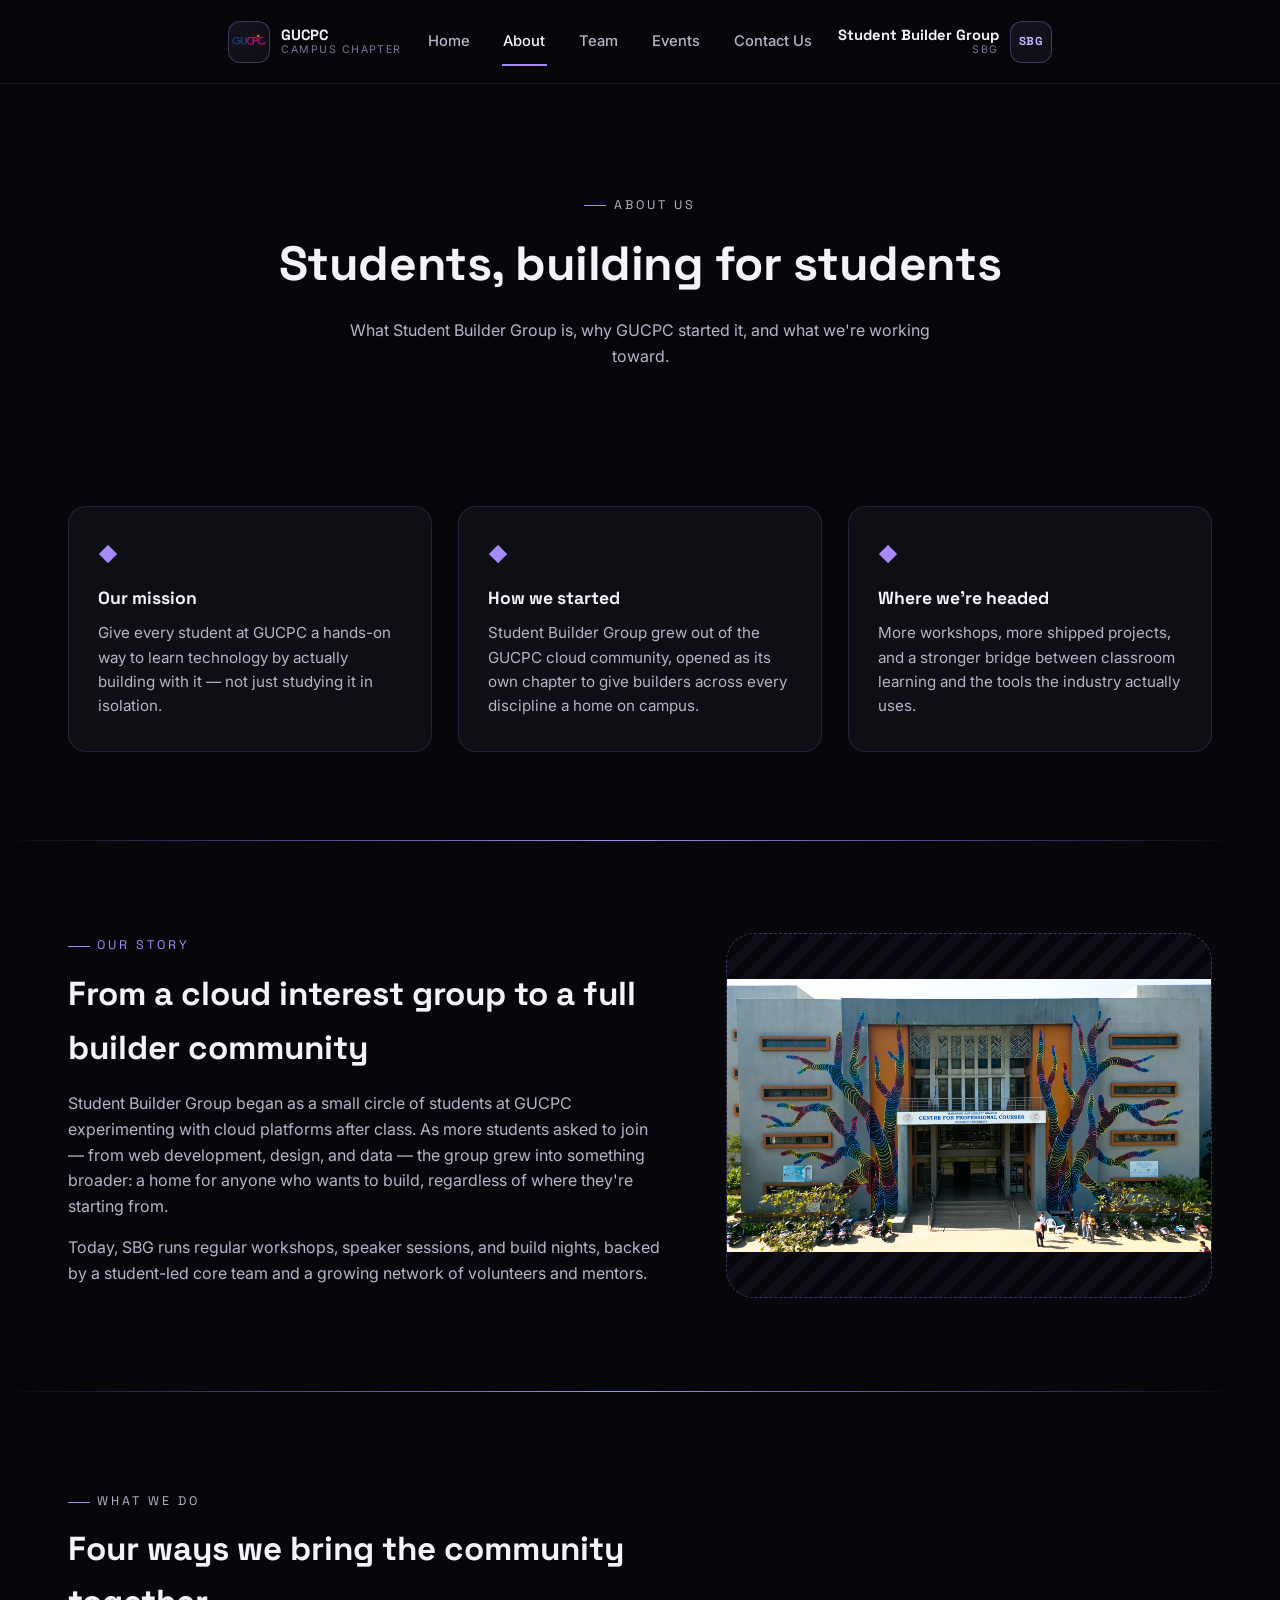
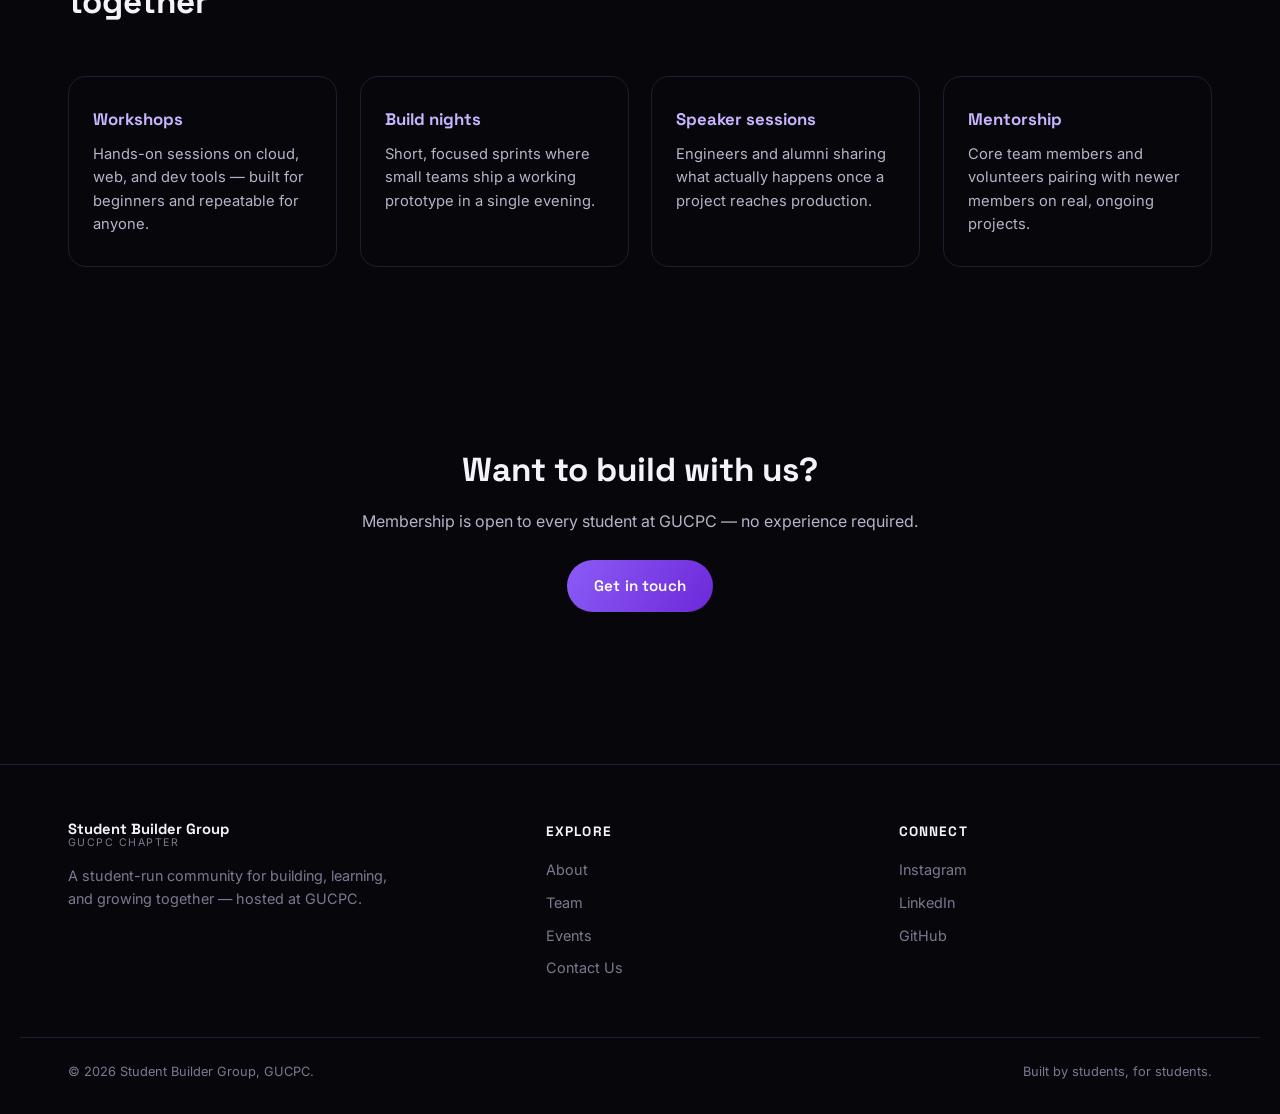
==== Student-Builder-Group-GUCPC/about.html @ 5152468d "cpc logo add" ====
<!DOCTYPE html>
<html lang="en">

<head>
  <meta charset="UTF-8" />
  <meta name="viewport" content="width=device-width, initial-scale=1.0" />
  <title>About — Student Builder Group</title>
  <link rel="preconnect" href="https://fonts.googleapis.com">
  <link
    href="https://fonts.googleapis.com/css2?family=Space+Grotesk:wght@500;600;700&family=Inter:wght@400;500;600;700&display=swap"
    rel="stylesheet">
  <link rel="stylesheet" href="css/style.css" />
</head>

<body>

  <header class="nav">
    <div class="container">
      <div class="nav-brand-left">
        <div class="logo-badge"><img src=".\assets\cpclogo.png" alt="cpclogo"></div>
        <div class="logo-text"><strong>GUCPC</strong><span>Campus Chapter</span></div>
      </div>
      <button class="nav-toggle" aria-label="Toggle navigation"><span></span><span></span><span></span></button>
      <nav class="nav-links">
        <a href="/">Home</a>
        <a href="/about">About</a>
        <a href="/team">Team</a>
        <a href="/events">Events</a>
        <a href="/contact">Contact Us</a>
      </nav>
      <div class="nav-brand-right">
        <div class="logo-text"><strong>Student Builder Group</strong><span>SBG</span></div>
        <div class="logo-badge">SBG</div>
      </div>
    </div>
  </header>

  <main>
    <section class="page-header">
      <div class="container">
        <p class="eyebrow">About us</p>
        <h1>Students, building for students</h1>
        <p>What Student Builder Group is, why GUCPC started it, and what we're working toward.</p>
      </div>
    </section>

    <section class="section">
      <div class="container mission-grid">
        <div class="mission-card reveal">
          <span class="mission-icon">◆</span>
          <h3>Our mission</h3>
          <p>Give every student at GUCPC a hands-on way to learn technology by actually building
            with it — not just studying it in isolation.</p>
        </div>
        <div class="mission-card reveal">
          <span class="mission-icon">◆</span>
          <h3>How we started</h3>
          <p>Student Builder Group grew out of the GUCPC cloud community, opened as its own chapter
            to give builders across every discipline a home on campus.</p>
        </div>
        <div class="mission-card reveal">
          <span class="mission-icon">◆</span>
          <h3>Where we're headed</h3>
          <p>More workshops, more shipped projects, and a stronger bridge between classroom
            learning and the tools the industry actually uses.</p>
        </div>
      </div>
    </section>

    <hr class="divider container" />

    <section class="section story-section">
      <div class="container story-grid">
        <div class="reveal">
          <p class="eyebrow">Our story</p>
          <h2>From a cloud interest group to a full builder community</h2>
          <p class="story-text">
            Student Builder Group began as a small circle of students at GUCPC experimenting with
            cloud platforms after class. As more students asked to join — from web development,
            design, and data — the group grew into something broader: a home for anyone who wants
            to build, regardless of where they're starting from.
          </p>
          <p class="story-text">
            Today, SBG runs regular workshops, speaker sessions, and build nights, backed by a
            student-led core team and a growing network of volunteers and mentors.
          </p>
        </div>
        <div class="story-media reveal">
          <div class="photo-placeholder">
            <div>
              <img src=".\assets\aboutcpc.jpeg" alt="CPCphoto">
            </div>
          </div>
        </div>
      </div>
    </section>

    <hr class="divider container" />

    <section class="section">
      <div class="section-head container reveal">
        <p class="eyebrow">What we do</p>
        <h2>Four ways we bring the community together</h2>
      </div>
      <div class="container do-grid">
        <div class="do-card reveal">
          <h3>Workshops</h3>
          <p>Hands-on sessions on cloud, web, and dev tools — built for beginners and repeatable
            for anyone.</p>
        </div>
        <div class="do-card reveal">
          <h3>Build nights</h3>
          <p>Short, focused sprints where small teams ship a working prototype in a single
            evening.</p>
        </div>
        <div class="do-card reveal">
          <h3>Speaker sessions</h3>
          <p>Engineers and alumni sharing what actually happens once a project reaches
            production.</p>
        </div>
        <div class="do-card reveal">
          <h3>Mentorship</h3>
          <p>Core team members and volunteers pairing with newer members on real, ongoing
            projects.</p>
        </div>
      </div>
    </section>

    <section class="section cta-section reveal">
      <div class="container cta-inner">
        <h2>Want to build with us?</h2>
        <p>Membership is open to every student at GUCPC — no experience required.</p>
        <a href="/contact" class="btn btn-primary">Get in touch</a>
      </div>
    </section>
  </main>

  <footer class="site-footer">
    <div class="container footer-grid">
      <div class="footer-brand">
        <div class="logo-text"><strong>Student Builder Group</strong><span>GUCPC Chapter</span></div>
        <p>A student-run community for building, learning, and growing together — hosted at GUCPC.</p>
      </div>
      <div class="footer-col">
        <h4>Explore</h4>
        <a href="/about">About</a>
        <a href="/team">Team</a>
        <a href="/events">Events</a>
        <a href="/contact">Contact Us</a>
      </div>
      <div class="footer-col">
        <h4>Connect</h4>
        <a href="#">Instagram</a>
        <a href="#">LinkedIn</a>
        <a href="#">GitHub</a>
      </div>
    </div>
    <div class="container footer-bottom">
      <span>&copy; <span id="year"></span> Student Builder Group, GUCPC.</span>
      <span>Built by students, for students.</span>
    </div>
  </footer>

  <script src="js/main.js"></script>
</body>

</html>
---- Student-Builder-Group-GUCPC/css/style.css ----
/* ============================================================
   Student Builder Group — Design Tokens
   Display face: 'Space Grotesk' (geometric, technical, built for headings)
   Body face:    'Inter' (clean, neutral, highly legible)
   Palette:      near-black base, violet signal, warm mist accent
   ============================================================ */

:root {
  /* Core palette */
  --bg-void: #07070b;
  --bg-surface: #0e0e16;
  --bg-surface-2: #14141f;
  --bg-glass: rgba(20, 20, 31, 0.55);
  --border-hair: rgba(167, 139, 250, 0.16);
  --border-hair-strong: rgba(167, 139, 250, 0.32);

  --violet-100: #ece5ff;
  --violet-300: #c9b4ff;
  --violet-500: #a78bfa;
  --violet-600: #8b5cf6;
  --violet-700: #6d28d9;
  --violet-glow: rgba(139, 92, 246, 0.35);

  --text-primary: #f4f2fb;
  --text-secondary: #b8b3c8;
  --text-muted: #7d7891;

  --line-gradient: linear-gradient(90deg, transparent, var(--violet-500), transparent);
  --brand-gradient: linear-gradient(120deg, #d8c8ff 0%, #a78bfa 45%, #7c5cf0 100%);

  /* Type scale */
  --font-display: 'Space Grotesk', 'Segoe UI', sans-serif;
  --font-body: 'Inter', 'Segoe UI', sans-serif;

  --fs-hero: clamp(2.6rem, 6vw, 5rem);
  --fs-h1: clamp(2rem, 4vw, 3rem);
  --fs-h2: clamp(1.5rem, 2.6vw, 2.1rem);
  --fs-h3: 1.2rem;
  --fs-body: 1rem;
  --fs-small: 0.85rem;
  --fs-eyebrow: 0.78rem;

  /* Layout */
  --nav-height: 84px;
  --radius-s: 10px;
  --radius-m: 18px;
  --radius-l: 28px;
  --container: 1240px;
  --gutter: clamp(1.25rem, 4vw, 3rem);

  --ease-out: cubic-bezier(0.16, 1, 0.3, 1);
  --dur-fast: 0.25s;
  --dur-med: 0.5s;
  --dur-slow: 0.9s;
}

* {
  margin: 0;
  padding: 0;
  box-sizing: border-box;
}

html {
  scroll-behavior: smooth;
}

@media (prefers-reduced-motion: reduce) {
  html {
    scroll-behavior: auto;
  }
  *, *::before, *::after {
    animation-duration: 0.001ms !important;
    animation-iteration-count: 1 !important;
    transition-duration: 0.001ms !important;
    scroll-behavior: auto !important;
  }
}

html, body {
  max-width: 100%;
}

body {
  background: var(--bg-void);
  color: var(--text-primary);
  font-family: var(--font-body);
  line-height: 1.6;
  overflow-x: hidden;
  -webkit-font-smoothing: antialiased;
}

/* Belt-and-braces against any grid/flex item (card, stat, tab, etc.)
   forcing its track wider than the container on narrow screens —
   the default min-width:auto on grid/flex children is the #1 cause
   of silent horizontal overflow on mobile. */
.container,
.hero-inner,
.stats-grid > *,
.mission-grid > *,
.do-grid > *,
.team-grid > *,
.events-grid > *,
.events-preview-grid > *,
.value-list > *,
.footer-grid > *,
.contact-grid > *,
.team-tabs > * {
  min-width: 0;
}

h1, h2, h3, h4, h5, h6, p, a, span, li, label {
  overflow-wrap: break-word;
}

img {
  max-width: 100%;
  display: block;
}

a {
  color: inherit;
  text-decoration: none;
}

ul {
  list-style: none;
}

button {
  font-family: inherit;
  cursor: pointer;
  border: none;
  background: none;
  color: inherit;
}

:focus-visible {
  outline: 2px solid var(--violet-500);
  outline-offset: 3px;
  border-radius: 4px;
}

.container {
  max-width: var(--container);
  margin-inline: auto;
  padding-inline: var(--gutter);
}

.eyebrow {
  font-family: var(--font-display);
  font-size: var(--fs-eyebrow);
  letter-spacing: 0.24em;
  text-transform: uppercase;
  color: var(--violet-500);
  display: inline-flex;
  align-items: center;
  gap: 0.6em;
}

.eyebrow::before {
  content: '';
  width: 22px;
  height: 1px;
  background: var(--violet-500);
  display: inline-block;
}

.gradient-text {
  background: var(--brand-gradient);
  -webkit-background-clip: text;
  background-clip: text;
  color: transparent;
  background-size: 200% 200%;
  animation: gradientShift 8s ease infinite;
}

@keyframes gradientShift {
  0%, 100% { background-position: 0% 50%; }
  50% { background-position: 100% 50%; }
}

/* Reveal-on-scroll utility, toggled by main.js */
.reveal {
  opacity: 0;
  transform: translateY(28px);
  transition: opacity 0.8s var(--ease-out), transform 0.8s var(--ease-out);
}
.reveal.is-visible {
  opacity: 1;
  transform: translateY(0);
}

/* Buttons */
.btn {
  display: inline-flex;
  align-items: center;
  justify-content: center;
  gap: 0.5em;
  padding: 0.9em 1.8em;
  border-radius: 999px;
  font-family: var(--font-display);
  font-size: 0.95rem;
  font-weight: 600;
  letter-spacing: 0.01em;
  transition: transform var(--dur-fast) var(--ease-out), box-shadow var(--dur-fast) var(--ease-out), background var(--dur-fast);
  white-space: nowrap;
}
.btn-primary {
  background: linear-gradient(120deg, var(--violet-600), var(--violet-700));
  color: #fff;
  box-shadow: 0 0 0 0 var(--violet-glow);
}
.btn-primary:hover {
  transform: translateY(-2px);
  box-shadow: 0 12px 28px -8px var(--violet-glow);
}
.btn-ghost {
  border: 1px solid var(--border-hair-strong);
  color: var(--text-primary);
  background: rgba(255,255,255,0.02);
}
.btn-ghost:hover {
  border-color: var(--violet-500);
  background: rgba(167, 139, 250, 0.08);
  transform: translateY(-2px);
}

/* Placeholder photo block — replace by adding an <img> and deleting this element */
.photo-placeholder {
  display: flex;
  align-items: center;
  justify-content: center;
  width: 100%;
  height: 100%;
  min-height: 160px;
  border: 1px dashed var(--border-hair-strong);
  border-radius: inherit;
  background: repeating-linear-gradient(135deg, rgba(167,139,250,0.05) 0 10px, transparent 10px 20px);
  color: var(--text-muted);
  font-family: var(--font-display);
  font-size: 0.75rem;
  letter-spacing: 0.18em;
  text-transform: uppercase;
}
/* ============================================================
   Shared layout — nav, footer, dot-grid canvas, generic sections
   ============================================================ */

/* ---------- Navigation ---------- */
.nav {
  position: sticky;
  top: 0;
  z-index: 100;
  height: var(--nav-height);
  display: flex;
  align-items: center;
  background: rgba(7, 7, 11, 0.72);
  backdrop-filter: blur(14px);
  -webkit-backdrop-filter: blur(14px);
  border-bottom: 1px solid var(--border-hair);
}

.nav .container {
  display: flex;
  align-items: center;
  justify-content: space-between;
  gap: 1.5rem;
}

.nav-brand-left, .nav-brand-right {
  display: flex;
  align-items: center;
  gap: 0.7rem;
  flex-shrink: 0;
}

.logo-badge {
  width: 42px;
  height: 42px;
  border-radius: 12px;
  display: flex;
  align-items: center;
  justify-content: center;
  font-family: var(--font-display);
  font-weight: 700;
  font-size: 0.72rem;
  letter-spacing: 0.02em;
  background: linear-gradient(145deg, var(--bg-surface-2), var(--bg-surface));
  border: 1px solid var(--border-hair-strong);
  color: var(--violet-300);
}

.logo-text {
  display: flex;
  flex-direction: column;
  line-height: 1.15;
}
.logo-text strong {
  font-family: var(--font-display);
  font-size: 0.92rem;
  color: var(--text-primary);
}
.logo-text span {
  font-size: 0.66rem;
  letter-spacing: 0.14em;
  text-transform: uppercase;
  color: var(--text-muted);
}

.nav-brand-right {
  justify-content: flex-end;
}
.nav-brand-right .logo-text {
  text-align: right;
  align-items: flex-end;
}

.nav-links {
  display: flex;
  align-items: center;
  gap: clamp(1rem, 2.4vw, 2.1rem);
  flex-wrap: nowrap;
}

.nav-links a {
  position: relative;
  font-size: 0.92rem;
  font-weight: 500;
  color: var(--text-secondary);
  padding: 0.4rem 0.1rem;
  transition: color var(--dur-fast);
}
.nav-links a::after {
  content: '';
  position: absolute;
  left: 0;
  bottom: -6px;
  width: 100%;
  height: 2px;
  background: var(--violet-500);
  transform: scaleX(0);
  transform-origin: left;
  transition: transform var(--dur-fast) var(--ease-out);
}
.nav-links a:hover {
  color: var(--text-primary);
}
.nav-links a:hover::after {
  transform: scaleX(1);
}
.nav-links a.active {
  color: var(--text-primary);
}
.nav-links a.active::after {
  transform: scaleX(1);
}

.nav-toggle {
  display: none;
  flex-direction: column;
  gap: 5px;
  padding: 8px;
}
.nav-toggle span {
  width: 22px;
  height: 2px;
  background: var(--text-primary);
  transition: transform var(--dur-fast), opacity var(--dur-fast);
}

@media (max-width: 880px) {
  .nav-toggle { display: flex; }
  .nav-links {
    position: fixed;
    top: var(--nav-height);
    left: 0;
    right: 0;
    flex-direction: column;
    align-items: flex-start;
    gap: 0;
    background: var(--bg-surface);
    border-bottom: 1px solid var(--border-hair);
    max-height: 0;
    overflow: hidden;
    transition: max-height var(--dur-med) var(--ease-out);
  }
  .nav-links.open {
    max-height: 400px;
  }
  .nav-links a {
    width: 100%;
    padding: 1rem var(--gutter);
    border-bottom: 1px solid var(--border-hair);
  }
  .nav-brand-right .logo-text { display: none; }
}

/* ---------- Generic page header (About / Team / Events / Contact) ---------- */
.page-header {
  padding: clamp(3.5rem, 8vw, 6rem) 0 3rem;
  text-align: center;
}
.page-header h1 {
  font-family: var(--font-display);
  font-size: var(--fs-h1);
  margin-top: 0.6rem;
  letter-spacing: -0.01em;
}
.page-header p {
  max-width: 620px;
  margin: 1rem auto 0;
  color: var(--text-secondary);
}

/* ---------- Section shell ---------- */
.section {
  padding: clamp(3rem, 7vw, 5.5rem) 0;
  position: relative;
}
.section-head {
  margin-bottom: clamp(2rem, 5vw, 3rem);
}
.section-head h2 {
  font-family: var(--font-display);
  font-size: var(--fs-h2);
  margin-top: 0.6rem;
  max-width: 640px;
}
.section-head p {
  color: var(--text-secondary);
  max-width: 560px;
  margin-top: 0.8rem;
}

.divider {
  height: 1px;
  background: var(--line-gradient);
  border: none;
  margin: 0;
}

/* ---------- Footer ---------- */
.site-footer {
  border-top: 1px solid var(--border-hair);
  padding: 3.5rem 0 2rem;
  margin-top: clamp(2rem, 6vw, 4rem);
}
.footer-grid {
  display: grid;
  grid-template-columns: 1.4fr 1fr 1fr;
  gap: 2.5rem;
}
.footer-brand p {
  color: var(--text-muted);
  font-size: 0.9rem;
  margin-top: 0.9rem;
  max-width: 320px;
}
.footer-col h4 {
  font-family: var(--font-display);
  font-size: 0.85rem;
  letter-spacing: 0.08em;
  text-transform: uppercase;
  color: var(--text-primary);
  margin-bottom: 1rem;
}
.footer-col a, .footer-col li {
  color: var(--text-muted);
  font-size: 0.9rem;
  margin-bottom: 0.6rem;
  display: block;
  transition: color var(--dur-fast);
}
.footer-col a:hover {
  color: var(--violet-300);
}
.footer-bottom {
  margin-top: 3rem;
  padding-top: 1.5rem;
  border-top: 1px solid var(--border-hair);
  display: flex;
  justify-content: space-between;
  flex-wrap: wrap;
  gap: 0.6rem;
  font-size: 0.8rem;
  color: var(--text-muted);
}

@media (max-width: 760px) {
  .footer-grid {
    grid-template-columns: 1fr;
    gap: 2rem;
  }
}

/* ---------- Reusable badge / tag ---------- */
.tag {
  display: inline-block;
  font-family: var(--font-display);
  font-size: 0.7rem;
  letter-spacing: 0.08em;
  text-transform: uppercase;
  padding: 0.3em 0.8em;
  border-radius: 999px;
  background: rgba(167, 139, 250, 0.12);
  border: 1px solid var(--border-hair-strong);
  color: var(--violet-300);
}
/* ============================================================
   Home page
   ============================================================ */

.hero {
  padding: clamp(4rem, 12vw, 8rem) 0 clamp(3rem, 8vw, 5rem);
  text-align: center;
  position: relative;
  overflow: hidden;
}

/* ---------- Hero background decoration ----------
   A handful of small cloud/dev themed badges drifting gently behind
   the hero copy — purely decorative, never intercepts clicks. */
.hero-decor {
  position: absolute;
  inset: 0;
  z-index: 0;
  pointer-events: none;
}

.decor-item {
  position: absolute;
  top: var(--top, 20%);
  left: var(--left, auto);
  right: var(--right, auto);
  bottom: var(--bottom, auto);
  width: 52px;
  height: 52px;
  display: flex;
  align-items: center;
  justify-content: center;
  border-radius: 16px;
  background: var(--bg-glass);
  border: 1px solid var(--border-hair-strong);
  color: var(--violet-300);
  box-shadow: 0 12px 26px -14px rgba(0, 0, 0, 0.55);
  backdrop-filter: blur(6px);
  animation: decorFloat var(--dur, 6s) ease-in-out var(--delay, 0s) infinite;
}

.decor-hex {
  border-radius: 999px;
  color: var(--violet-500);
}

.decor-gear {
  animation: decorFloat var(--dur, 6s) ease-in-out var(--delay, 0s) infinite,
             decorSpin 18s linear infinite;
}

.decor-cursor {
  animation: decorBlink 1.1s steps(1) infinite;
}

@keyframes decorFloat {
  0%, 100% { transform: translateY(0); }
  50% { transform: translateY(-16px); }
}

@keyframes decorSpin {
  from { transform: rotate(0deg); }
  to { transform: rotate(360deg); }
}

@keyframes decorBlink {
  0%, 100% { opacity: 1; }
  50% { opacity: 0.15; }
}

@media (prefers-reduced-motion: reduce) {
  .decor-item, .decor-gear, .decor-cursor {
    animation: none;
  }
}

/* keep decorations out of the way on narrow screens where there's
   no room for them beside the hero copy */
@media (max-width: 700px) {
  .hero-decor { display: none; }
}

.hero-inner {
  max-width: 880px;
  position: relative;
  z-index: 1;
}

.hero-title {
  font-family: var(--font-display);
  font-size: var(--fs-hero);
  font-weight: 700;
  line-height: 1.02;
  letter-spacing: -0.02em;
}

.hero-sub {
  font-family: var(--font-display);
  font-weight: 500;
  font-size: clamp(1.4rem, 3vw, 2rem);
  color: var(--text-secondary);
  letter-spacing: 0.03em;
  margin-top: 0.6rem;
}

.hero-tagline {
  margin-top: 1.6rem;
  font-size: 1.15rem;
  color: var(--text-primary);
}

.hero-desc {
  margin: 0.9rem auto 0;
  max-width: 560px;
  color: var(--text-secondary);
}

.hero-actions {
  margin-top: 2.2rem;
  display: flex;
  justify-content: center;
  gap: 1rem;
  flex-wrap: wrap;
}

/* Stats */
.stats-strip {
  padding: 1rem 0 2.5rem;
}
.stats-grid {
  display: grid;
  grid-template-columns: repeat(4, 1fr);
  gap: 1.5rem;
  text-align: center;
}
.stat {
  display: flex;
  flex-direction: column;
  gap: 0.3rem;
  padding: 1.6rem 1rem;
  border: 1px solid var(--border-hair);
  border-radius: var(--radius-m);
  background: linear-gradient(180deg, rgba(167,139,250,0.05), transparent);
}
.stat-num {
  font-family: var(--font-display);
  font-size: clamp(1.8rem, 3.4vw, 2.6rem);
  font-weight: 700;
  color: var(--violet-300);
}
.stat-label {
  font-size: 0.85rem;
  color: var(--text-muted);
  text-transform: uppercase;
  letter-spacing: 0.06em;
}

@media (max-width: 700px) {
  .stats-grid { grid-template-columns: repeat(2, 1fr); }
}

/* About preview */
.about-preview-grid {
  display: grid;
  grid-template-columns: 1.1fr 0.9fr;
  gap: clamp(2rem, 5vw, 4rem);
  align-items: center;
}
.about-preview-grid h2 {
  font-family: var(--font-display);
  font-size: var(--fs-h2);
  margin: 0.7rem 0 1.1rem;
}
.about-preview-text {
  color: var(--text-secondary);
  margin-bottom: 1.6rem;
}

.value-list {
  display: flex;
  flex-direction: column;
  gap: 1.1rem;
}
.value-list li {
  padding: 1.2rem 1.4rem;
  border: 1px solid var(--border-hair);
  border-radius: var(--radius-m);
  color: var(--text-secondary);
  background: var(--bg-glass);
  transition: border-color var(--dur-fast), transform var(--dur-fast);
}
.value-list li:hover {
  border-color: var(--border-hair-strong);
  transform: translateX(4px);
}
.value-index {
  display: block;
  font-family: var(--font-display);
  color: var(--violet-300);
  font-size: 0.9rem;
  letter-spacing: 0.06em;
  text-transform: uppercase;
  margin-bottom: 0.3rem;
}

@media (max-width: 820px) {
  .about-preview-grid { grid-template-columns: 1fr; }
}

/* Events preview (reuses .event-card styles from events.css) */
.events-preview-grid {
  display: grid;
  grid-template-columns: repeat(3, 1fr);
  gap: 1.6rem;
}
.events-preview-cta {
  display: flex;
  justify-content: center;
  margin-top: 2.5rem;
}

@media (max-width: 980px) {
  .events-preview-grid { grid-template-columns: repeat(2, 1fr); }
}
@media (max-width: 680px) {
  .events-preview-grid { grid-template-columns: 1fr; }
}
/* ============================================================
   About page
   ============================================================ */

.mission-grid {
  display: grid;
  grid-template-columns: repeat(3, 1fr);
  gap: 1.6rem;
}
.mission-card {
  padding: 2rem 1.8rem;
  border: 1px solid var(--border-hair);
  border-radius: var(--radius-m);
  background: var(--bg-glass);
  transition: border-color var(--dur-fast), transform var(--dur-fast);
}
.mission-card:hover {
  border-color: var(--border-hair-strong);
  transform: translateY(-4px);
}
.mission-icon {
  color: var(--violet-500);
  font-size: 1.2rem;
}
.mission-card h3 {
  font-family: var(--font-display);
  margin: 0.9rem 0 0.6rem;
  font-size: 1.1rem;
}
.mission-card p {
  color: var(--text-secondary);
  font-size: 0.95rem;
}

.story-grid {
  display: grid;
  grid-template-columns: 1.1fr 0.9fr;
  gap: clamp(2rem, 5vw, 4rem);
  align-items: center;
}
.story-grid h2 {
  font-family: var(--font-display);
  font-size: var(--fs-h2);
  margin: 0.7rem 0 1.1rem;
}
.story-text {
  color: var(--text-secondary);
  margin-bottom: 1rem;
}
.story-media .photo-placeholder {
  aspect-ratio: 4 / 3;
  border-radius: var(--radius-l);
}

@media (max-width: 820px) {
  .mission-grid { grid-template-columns: 1fr; }
  .story-grid { grid-template-columns: 1fr; }
}

.do-grid {
  display: grid;
  grid-template-columns: repeat(4, 1fr);
  gap: 1.4rem;
}
.do-card {
  padding: 1.8rem 1.5rem;
  border: 1px solid var(--border-hair);
  border-radius: var(--radius-m);
  transition: border-color var(--dur-fast), transform var(--dur-fast), background var(--dur-fast);
}
.do-card:hover {
  border-color: var(--border-hair-strong);
  background: rgba(167, 139, 250, 0.05);
  transform: translateY(-4px);
}
.do-card h3 {
  font-family: var(--font-display);
  font-size: 1.05rem;
  margin-bottom: 0.6rem;
  color: var(--violet-300);
}
.do-card p {
  color: var(--text-secondary);
  font-size: 0.92rem;
}

@media (max-width: 980px) {
  .do-grid { grid-template-columns: repeat(2, 1fr); }
}
@media (max-width: 560px) {
  .do-grid { grid-template-columns: 1fr; }
}

.cta-section {
  text-align: center;
}
.cta-inner h2 {
  font-family: var(--font-display);
  font-size: var(--fs-h2);
}
.cta-inner p {
  color: var(--text-secondary);
  margin: 0.8rem 0 1.6rem;
}
/* ============================================================
   Team page
   ============================================================ */

.team-tabs {
  display: flex;
  gap: 0.6rem;
  flex-wrap: wrap;
  margin-bottom: 2.5rem;
}
.team-tab {
  padding: 0.6em 1.3em;
  border-radius: 999px;
  border: 1px solid var(--border-hair);
  font-family: var(--font-display);
  font-size: 0.85rem;
  color: var(--text-secondary);
  transition: border-color var(--dur-fast), color var(--dur-fast), background var(--dur-fast);
}
.team-tab:hover {
  color: var(--text-primary);
  border-color: var(--border-hair-strong);
}
.team-tab.active {
  background: linear-gradient(120deg, var(--violet-600), var(--violet-700));
  border-color: transparent;
  color: #fff;
}

.team-status {
  color: var(--text-muted);
  font-size: 0.9rem;
  display: none;
}
.team-status.visible {
  display: block;
  margin-bottom: 2rem;
}

.team-block {
  margin-bottom: clamp(2.5rem, 6vw, 3.5rem);
}
.team-block-title {
  font-family: var(--font-display);
  font-size: 1.25rem;
  margin-bottom: 1.4rem;
  padding-bottom: 0.8rem;
  border-bottom: 1px solid var(--border-hair);
}

/* auto-fit instead of a fixed column count: a category with fewer
   members (e.g. 3 speakers) fills the row evenly instead of leaving
   a lopsided empty column on the right. minmax(min(220px,100%),1fr)
   caps the floor at the container width so a single column can
   never force the grid wider than its parent on narrow screens. */
.team-grid {
  display: grid;
  grid-template-columns: repeat(auto-fit, minmax(min(220px, 100%), 1fr));
  gap: 1.4rem;
  align-items: stretch;
}

.team-card {
  display: flex;
  flex-direction: column;
  min-width: 0;
  height: 100%;
  border: 1px solid var(--border-hair);
  border-radius: var(--radius-m);
  padding: 1.4rem;
  background: var(--bg-glass);
  transition: transform var(--dur-fast) var(--ease-out), border-color var(--dur-fast), box-shadow var(--dur-fast);
}
.team-card:hover {
  transform: translateY(-6px);
  border-color: var(--border-hair-strong);
  box-shadow: 0 16px 32px -16px rgba(0,0,0,0.5);
}
.team-card .photo-placeholder {
  aspect-ratio: 1 / 1;
  border-radius: var(--radius-s);
  margin-bottom: 1rem;
}
.team-card h3 {
  font-family: var(--font-display);
  font-size: 1rem;
  line-height: 1.3;
  overflow-wrap: anywhere;
}
.team-card .role {
  color: var(--violet-300);
  font-size: 0.82rem;
  margin: 0.15rem 0 0.6rem;
  text-transform: uppercase;
  letter-spacing: 0.05em;
}
.team-card .bio {
  color: var(--text-muted);
  font-size: 0.85rem;
  overflow-wrap: anywhere;
  /* clamp to 3 lines so bios of different lengths don't leave cards
     in the same row at visibly different heights */
  display: -webkit-box;
  -webkit-box-orient: vertical;
  -webkit-line-clamp: 3;
  overflow: hidden;
  margin-top: auto;
}

@media (max-width: 480px) {
  .team-grid { grid-template-columns: 1fr; }
}
/* ============================================================
   Events page — card grid + expand-in-place modal
   ============================================================ */

.events-grid {
  display: grid;
  grid-template-columns: repeat(3, 1fr);
  gap: 1.8rem;
}

@media (max-width: 980px) {
  .events-grid { grid-template-columns: repeat(2, 1fr); }
}
@media (max-width: 680px) {
  .events-grid { grid-template-columns: 1fr; }
}

/* Card — spacious, medium size, fully clickable */
.event-card {
  display: block;
  border: 1px solid var(--border-hair);
  border-radius: var(--radius-m);
  background: var(--bg-glass);
  overflow: hidden;
  cursor: pointer;
  transition: transform var(--dur-fast) var(--ease-out), border-color var(--dur-fast), box-shadow var(--dur-fast) var(--ease-out);
}
.event-card:hover,
.event-card:focus-visible {
  transform: translateY(-8px);
  border-color: var(--border-hair-strong);
  box-shadow: 0 24px 48px -20px var(--violet-glow);
}

.event-card-media {
  position: relative;
  aspect-ratio: 16 / 10;
}
.event-card-media .photo-placeholder {
  border-radius: 0;
  border: none;
  border-bottom: 1px solid var(--border-hair);
}
.event-date-chip {
  position: absolute;
  top: 0.9rem;
  left: 0.9rem;
  display: flex;
  flex-direction: column;
  align-items: center;
  line-height: 1.1;
  padding: 0.5em 0.8em;
  border-radius: var(--radius-s);
  background: rgba(7, 7, 11, 0.75);
  backdrop-filter: blur(6px);
  border: 1px solid var(--border-hair-strong);
  font-family: var(--font-display);
  font-size: 0.7rem;
  text-transform: uppercase;
  color: var(--text-secondary);
}
.event-date-chip strong {
  font-size: 1.1rem;
  color: var(--text-primary);
}

.event-card-body {
  padding: 1.6rem 1.6rem 1.8rem;
}
.event-card-body .tag {
  margin-bottom: 0.9rem;
}
.event-card-body h3 {
  font-family: var(--font-display);
  font-size: 1.15rem;
  margin-bottom: 0.6rem;
  line-height: 1.3;
}
.event-card-body p {
  color: var(--text-secondary);
  font-size: 0.92rem;
}

.fetch-error {
  color: var(--text-muted);
}

/* ---------- Modal (expand in place) ---------- */
.event-modal {
  position: fixed;
  inset: 0;
  z-index: 200;
  display: flex;
  align-items: center;
  justify-content: center;
  padding: clamp(1rem, 4vw, 3rem);
  opacity: 0;
  pointer-events: none;
  transition: opacity var(--dur-med) var(--ease-out);
}
.event-modal.open {
  opacity: 1;
  pointer-events: auto;
}
.event-modal-backdrop {
  position: absolute;
  inset: 0;
  background: rgba(4, 4, 8, 0.78);
  backdrop-filter: blur(6px);
}

.event-modal-panel {
  position: relative;
  z-index: 1;
  width: min(880px, 100%);
  max-height: 88vh;
  overflow-y: auto;
  background: var(--bg-surface);
  border: 1px solid var(--border-hair-strong);
  border-radius: var(--radius-l);
  display: grid;
  grid-template-columns: 1fr;
  transform: scale(0.94) translateY(16px);
  transition: transform var(--dur-med) var(--ease-out);
  box-shadow: 0 40px 80px -24px rgba(0,0,0,0.6);
}
.event-modal.open .event-modal-panel {
  transform: scale(1) translateY(0);
}

.event-modal-media {
  position: relative;
  aspect-ratio: 21 / 9;
}
.event-modal-media .photo-placeholder {
  border-radius: var(--radius-l) var(--radius-l) 0 0;
  border: none;
}
.event-modal-media .tag {
  position: absolute;
  bottom: 1rem;
  left: 1.4rem;
}

.event-modal-close {
  position: absolute;
  top: 1rem;
  right: 1rem;
  z-index: 2;
  width: 40px;
  height: 40px;
  border-radius: 50%;
  display: flex;
  align-items: center;
  justify-content: center;
  background: rgba(7, 7, 11, 0.7);
  border: 1px solid var(--border-hair-strong);
  color: var(--text-primary);
  font-size: 1rem;
  transition: background var(--dur-fast), transform var(--dur-fast);
}
.event-modal-close:hover {
  background: var(--violet-700);
  transform: rotate(90deg);
}

.event-modal-body {
  padding: clamp(1.6rem, 4vw, 2.6rem);
}
.event-modal-body h2 {
  font-family: var(--font-display);
  font-size: clamp(1.4rem, 3vw, 1.9rem);
  margin-bottom: 1.2rem;
}
.event-modal-meta {
  display: flex;
  flex-wrap: wrap;
  gap: 1.6rem;
  margin-bottom: 1.4rem;
  padding-bottom: 1.4rem;
  border-bottom: 1px solid var(--border-hair);
}
.event-modal-meta li {
  display: flex;
  flex-direction: column;
  gap: 0.2rem;
  font-size: 0.9rem;
}
.event-modal-meta strong {
  font-family: var(--font-display);
  font-size: 0.72rem;
  text-transform: uppercase;
  letter-spacing: 0.08em;
  color: var(--text-muted);
}
.event-modal-meta span {
  color: var(--text-primary);
}
.event-modal-body p#modal-description {
  color: var(--text-secondary);
  margin-bottom: 1.8rem;
}

body.modal-open {
  overflow: hidden;
}
/* ============================================================
   Contact page
   ============================================================ */

.contact-grid {
  display: grid;
  grid-template-columns: 1.4fr 1fr;
  gap: clamp(2rem, 5vw, 3.5rem);
  align-items: start;
}

.contact-form {
  display: flex;
  flex-direction: column;
  gap: 1.3rem;
  padding: clamp(1.6rem, 4vw, 2.4rem);
  border: 1px solid var(--border-hair);
  border-radius: var(--radius-l);
  background: var(--bg-glass);
}

.form-row {
  display: flex;
  flex-direction: column;
  gap: 0.5rem;
}
.form-row label {
  font-family: var(--font-display);
  font-size: 0.8rem;
  letter-spacing: 0.05em;
  text-transform: uppercase;
  color: var(--text-muted);
}
.form-row input,
.form-row textarea {
  width: 100%;
  padding: 0.85em 1em;
  border-radius: var(--radius-s);
  border: 1px solid var(--border-hair);
  background: rgba(255, 255, 255, 0.02);
  color: var(--text-primary);
  font-family: var(--font-body);
  font-size: 0.95rem;
  transition: border-color var(--dur-fast), background var(--dur-fast);
  resize: vertical;
}
.form-row input:focus,
.form-row textarea:focus {
  border-color: var(--violet-500);
  background: rgba(167, 139, 250, 0.05);
}
.form-row input::placeholder,
.form-row textarea::placeholder {
  color: var(--text-muted);
}

.form-submit {
  align-self: flex-start;
  margin-top: 0.4rem;
}

.form-note {
  font-size: 0.88rem;
  color: var(--violet-300);
  min-height: 1.2em;
}

.contact-info {
  display: flex;
  flex-direction: column;
  gap: 1.2rem;
}
.info-card {
  padding: 1.6rem;
  border: 1px solid var(--border-hair);
  border-radius: var(--radius-m);
  transition: border-color var(--dur-fast), transform var(--dur-fast);
}
.info-card:hover {
  border-color: var(--border-hair-strong);
  transform: translateY(-3px);
}
.info-card h3 {
  font-family: var(--font-display);
  font-size: 0.95rem;
  color: var(--violet-300);
  margin-bottom: 0.5rem;
}
.info-card p {
  color: var(--text-secondary);
  font-size: 0.9rem;
}
.social-row {
  display: flex;
  gap: 1rem;
  margin-top: 0.3rem;
}
.social-row a {
  color: var(--text-secondary);
  font-size: 0.88rem;
  border-bottom: 1px solid transparent;
  transition: color var(--dur-fast), border-color var(--dur-fast);
}
.social-row a:hover {
  color: var(--violet-300);
  border-color: var(--violet-500);
}

@media (max-width: 860px) {
  .contact-grid { grid-template-columns: 1fr; }
}

/* ============================================================
   Responsive refinements — small phones through large displays
   ============================================================ */

/* ---- Tablet portrait: give a couple of 3-col grids a 2-col step
        instead of jumping straight to a single column ---- */
@media (max-width: 820px) and (min-width: 561px) {
  .mission-grid { grid-template-columns: repeat(2, 1fr); }
}

/* ---- General small-phone tightening (~large phone down to iPhone SE) ---- */
@media (max-width: 480px) {
  :root {
    --nav-height: 72px;
    --gutter: 1.1rem;
  }

  /* Nav: badge-only branding on both sides so the hamburger and
     links menu always have room to breathe */
  .nav-brand-left .logo-text { display: none; }
  .logo-badge {
    width: 36px;
    height: 36px;
    font-size: 0.6rem;
    border-radius: 10px;
  }

  .hero { padding-top: 3rem; }
  .hero-title { font-size: 2.1rem; }
  .hero-sub { font-size: 1.15rem; }
  .hero-tagline { font-size: 1.02rem; }
  .hero-actions .btn { width: 100%; }
  .hero-actions { flex-direction: column; }

  .page-header { padding: 2.4rem 0 2rem; }

  .stat { padding: 1.2rem 0.7rem; }
  .stat-num { font-size: 1.5rem; }

  .section { padding: 2.4rem 0; }

  .team-tabs { gap: 0.45rem; }
  .team-tab { padding: 0.55em 1.05em; font-size: 0.8rem; }

  .event-modal { padding: 0.75rem; }
  .event-modal-panel { max-height: 92vh; }
  .event-modal-media { aspect-ratio: 4 / 3; }
  .event-modal-meta { gap: 1rem; }

  .contact-form { padding: 1.3rem; }
  .footer-bottom { flex-direction: column; align-items: flex-start; gap: 0.4rem; }
}

/* ---- Extra-small phones (older/compact Android, iPhone SE width) ---- */
@media (max-width: 360px) {
  .container { padding-inline: 0.9rem; }
  .hero-title { font-size: 1.85rem; }
  .stats-grid { grid-template-columns: 1fr 1fr; gap: 0.9rem; }
  .btn { padding: 0.85em 1.4em; font-size: 0.88rem; }
  .logo-text strong { font-size: 0.85rem; }
}

/* ---- Short/landscape phones: shrink the fixed nav & hero so the
        hero doesn't dominate the whole viewport height ---- */
@media (max-height: 480px) and (orientation: landscape) {
  :root { --nav-height: 64px; }
  .hero { padding-top: 2.2rem; padding-bottom: 2rem; }
  .event-modal-panel { max-height: 96vh; }
}

/* ---- Large laptop / desktop monitors: let the canvas breathe a
        little more without content stretching edge to edge ---- */
@media (min-width: 1440px) {
  :root { --container: 1320px; }
}

/* ---- Big external displays & projectors: scale the whole rem-based
        type system up so text stays comfortably legible from a
        distance, while keeping line lengths in check ---- */
@media (min-width: 1800px) {
  html { font-size: 17.5px; }
  :root { --container: 1440px; }
}
@media (min-width: 2400px) {
  html { font-size: 19px; }
  :root { --container: 1560px; }
}
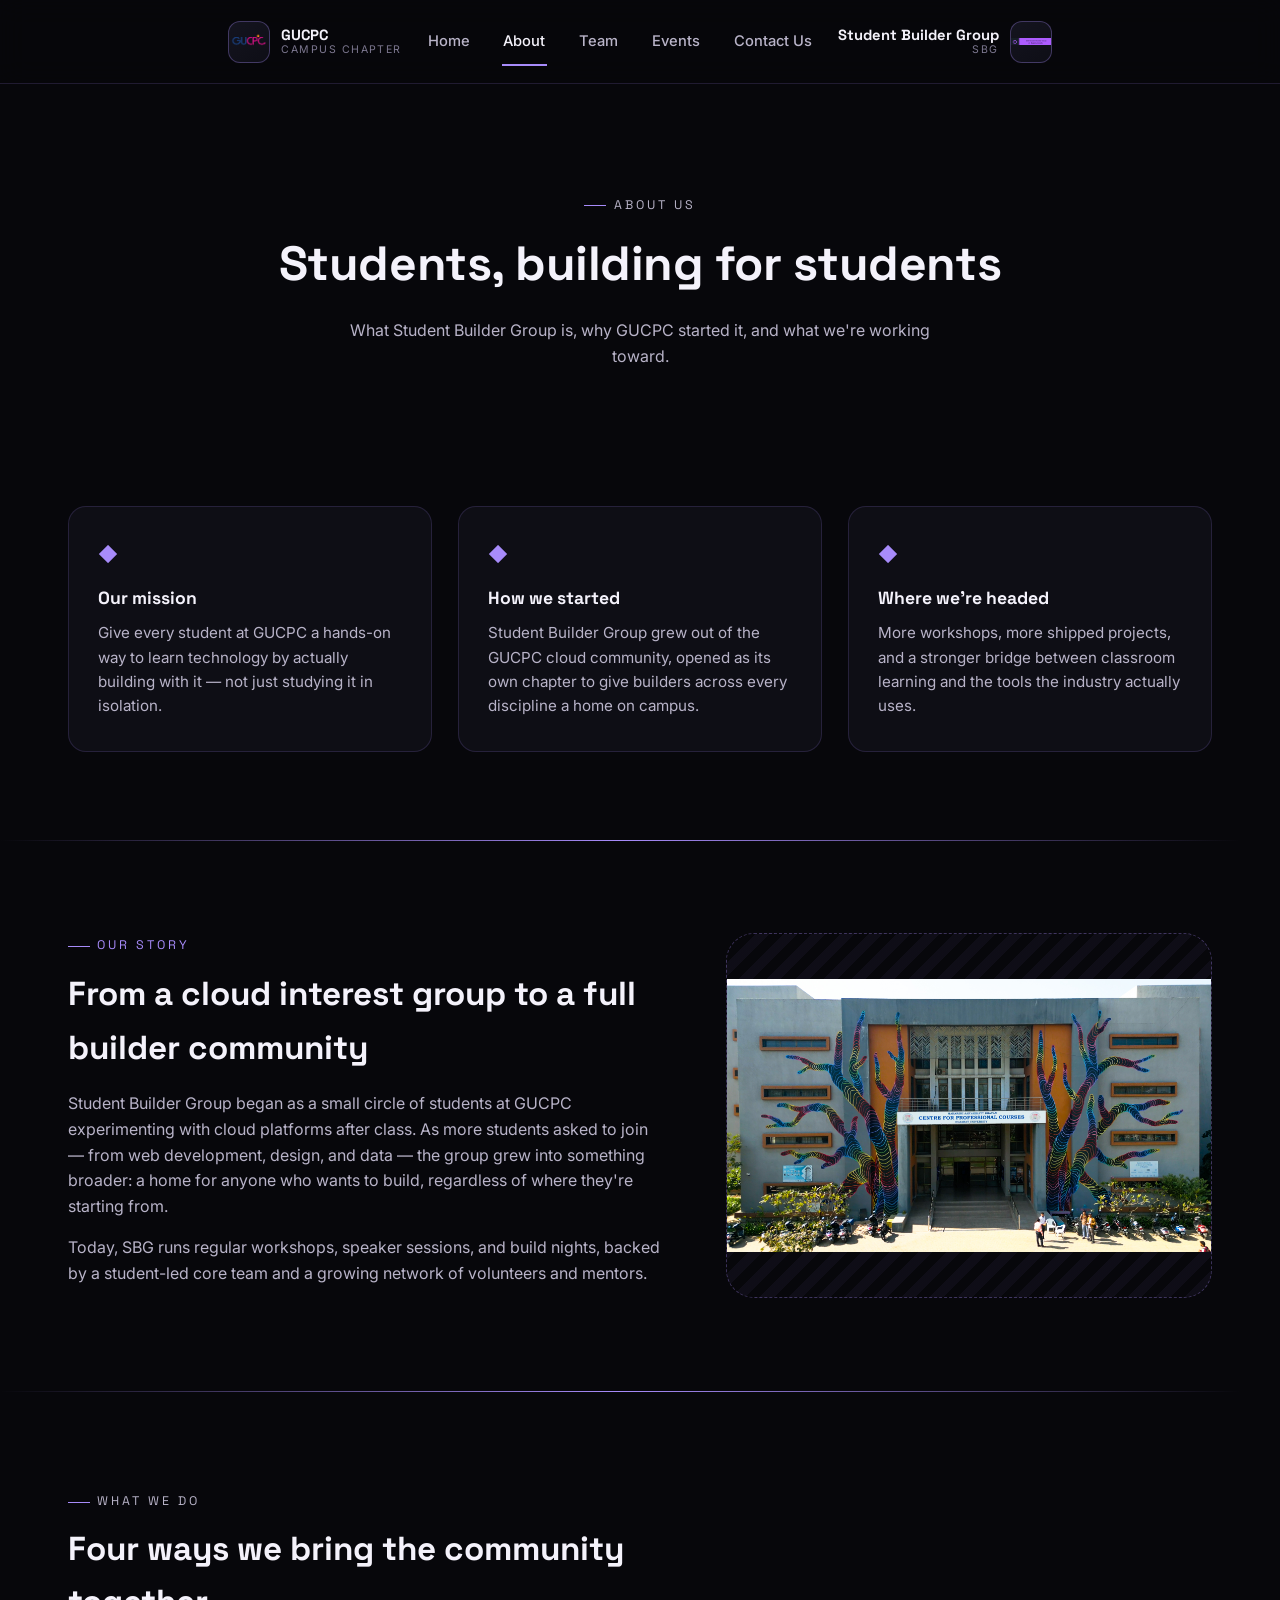
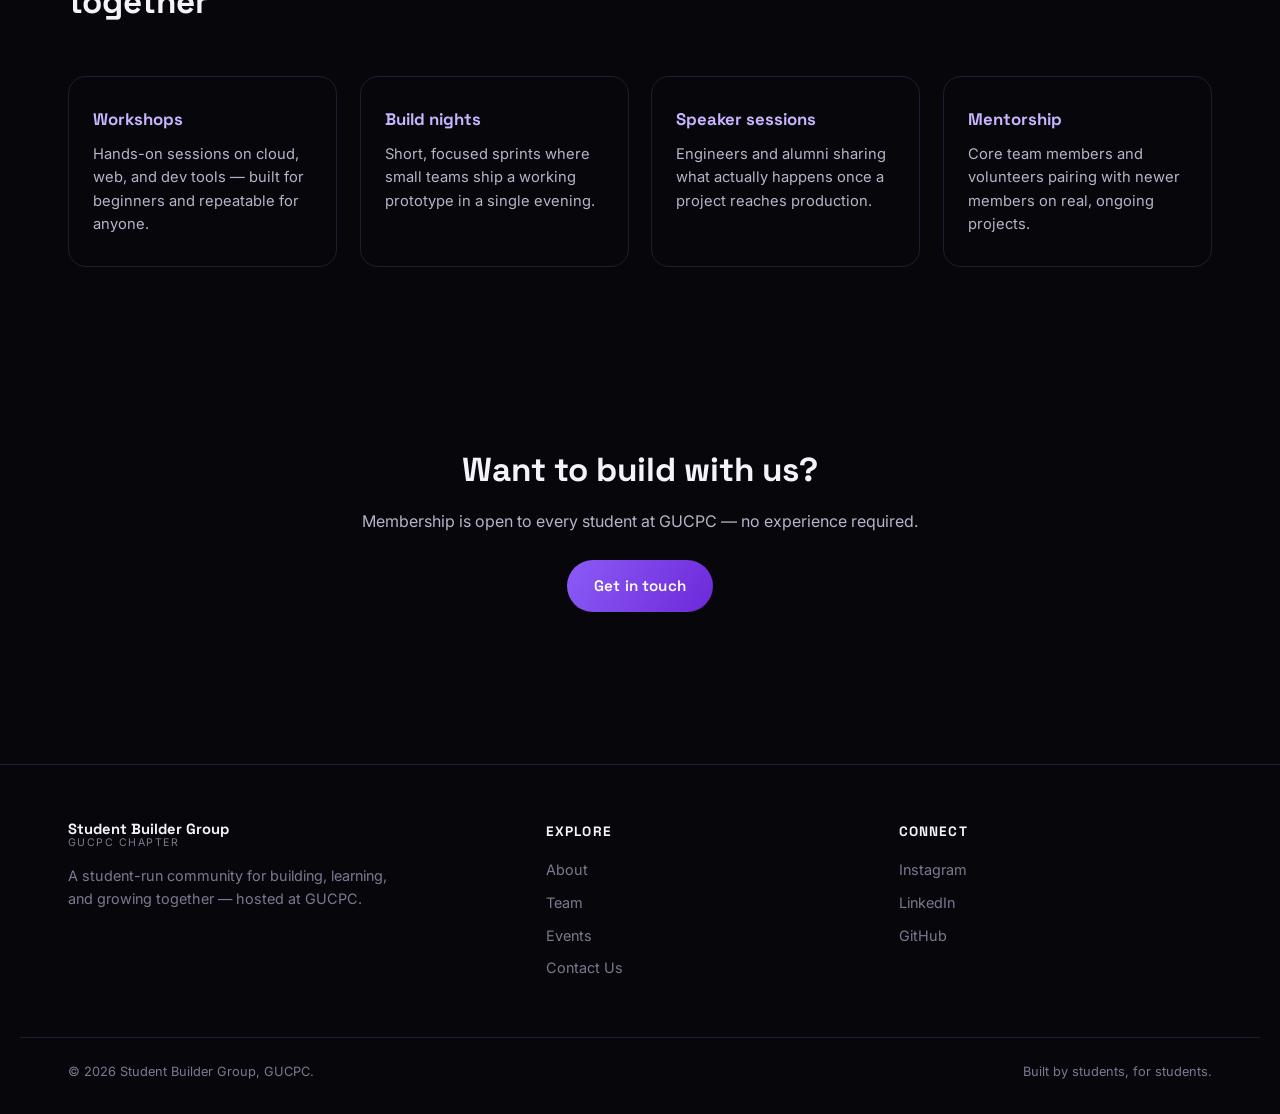
==== commit 39b56c4e: "sbg logo add" ====
--- a/Student-Builder-Group-GUCPC/about.html
+++ b/Student-Builder-Group-GUCPC/about.html
@@ -30,7 +30,7 @@
       </nav>
       <div class="nav-brand-right">
         <div class="logo-text"><strong>Student Builder Group</strong><span>SBG</span></div>
-        <div class="logo-badge">SBG</div>
+        <div class="logo-badge"><img src=".\assets\SBGlogo.png" alt="SBGlogo"></div>
       </div>
     </div>
   </header>
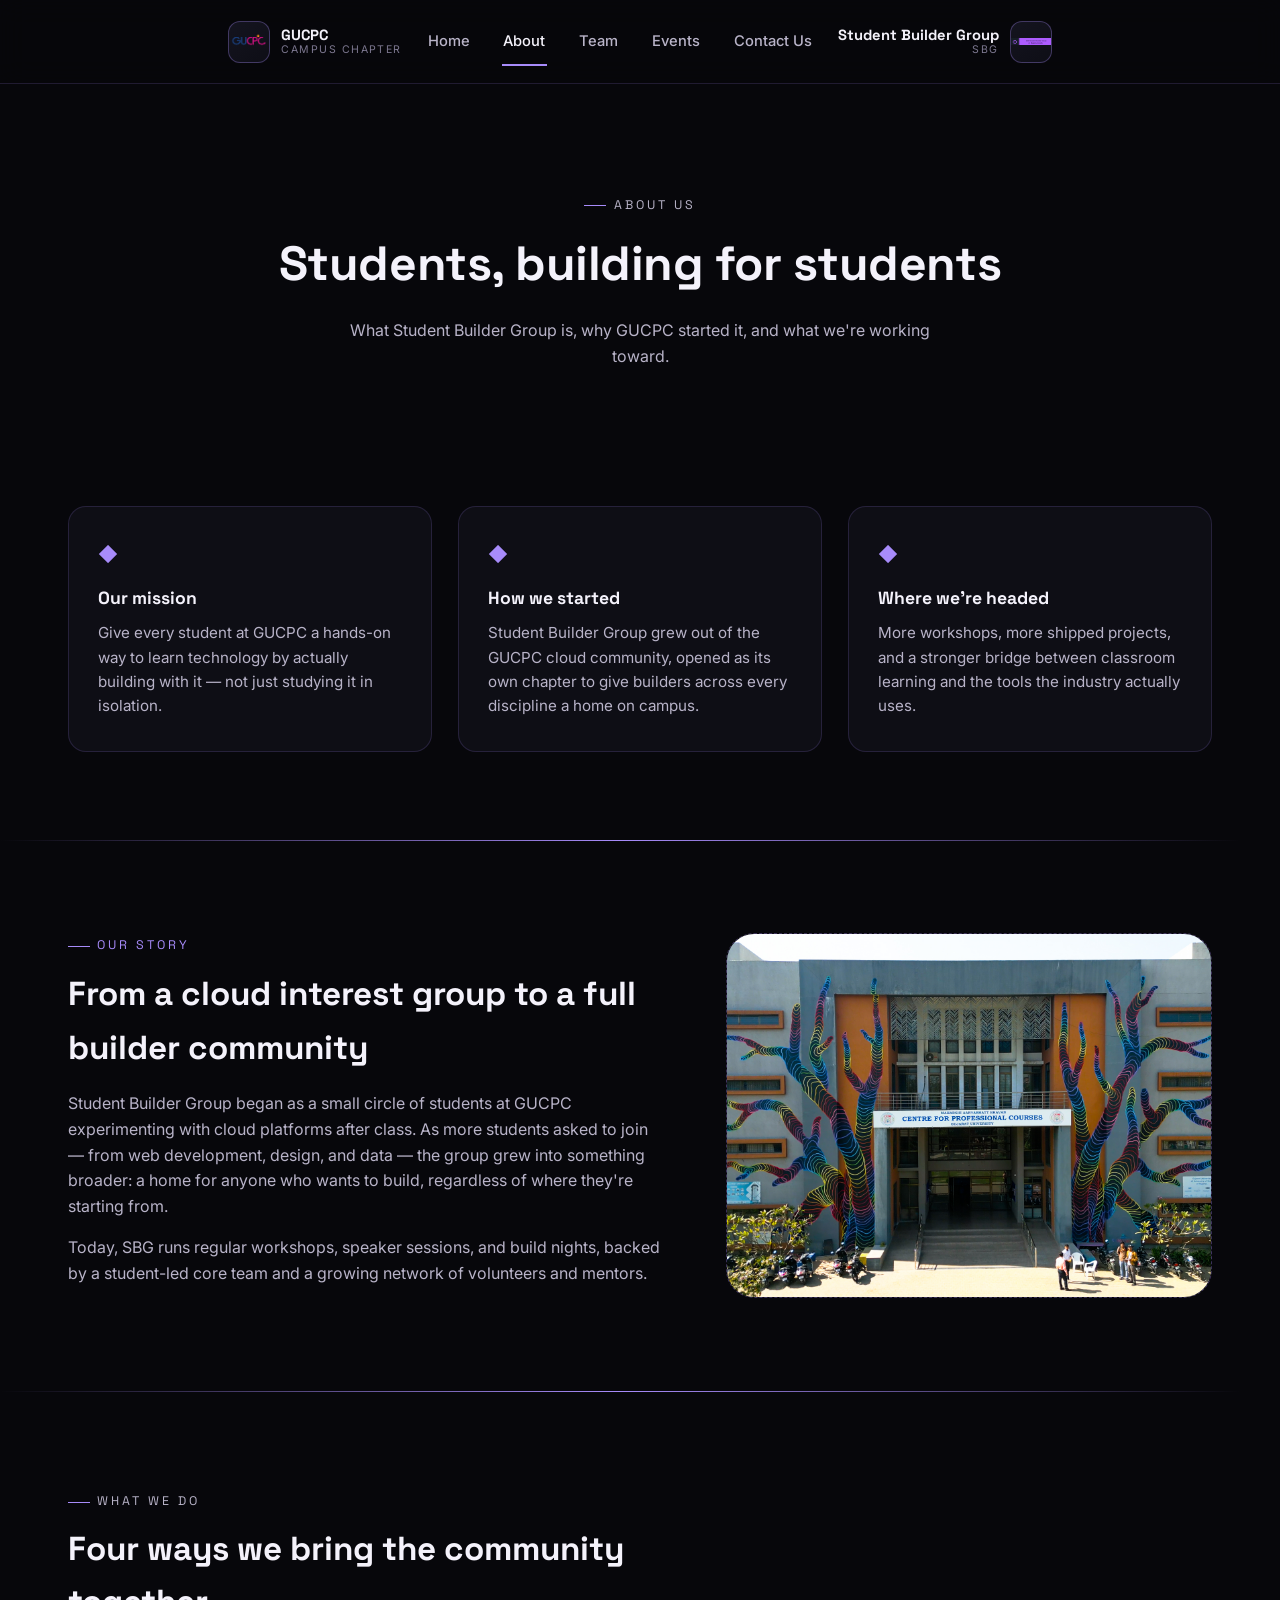
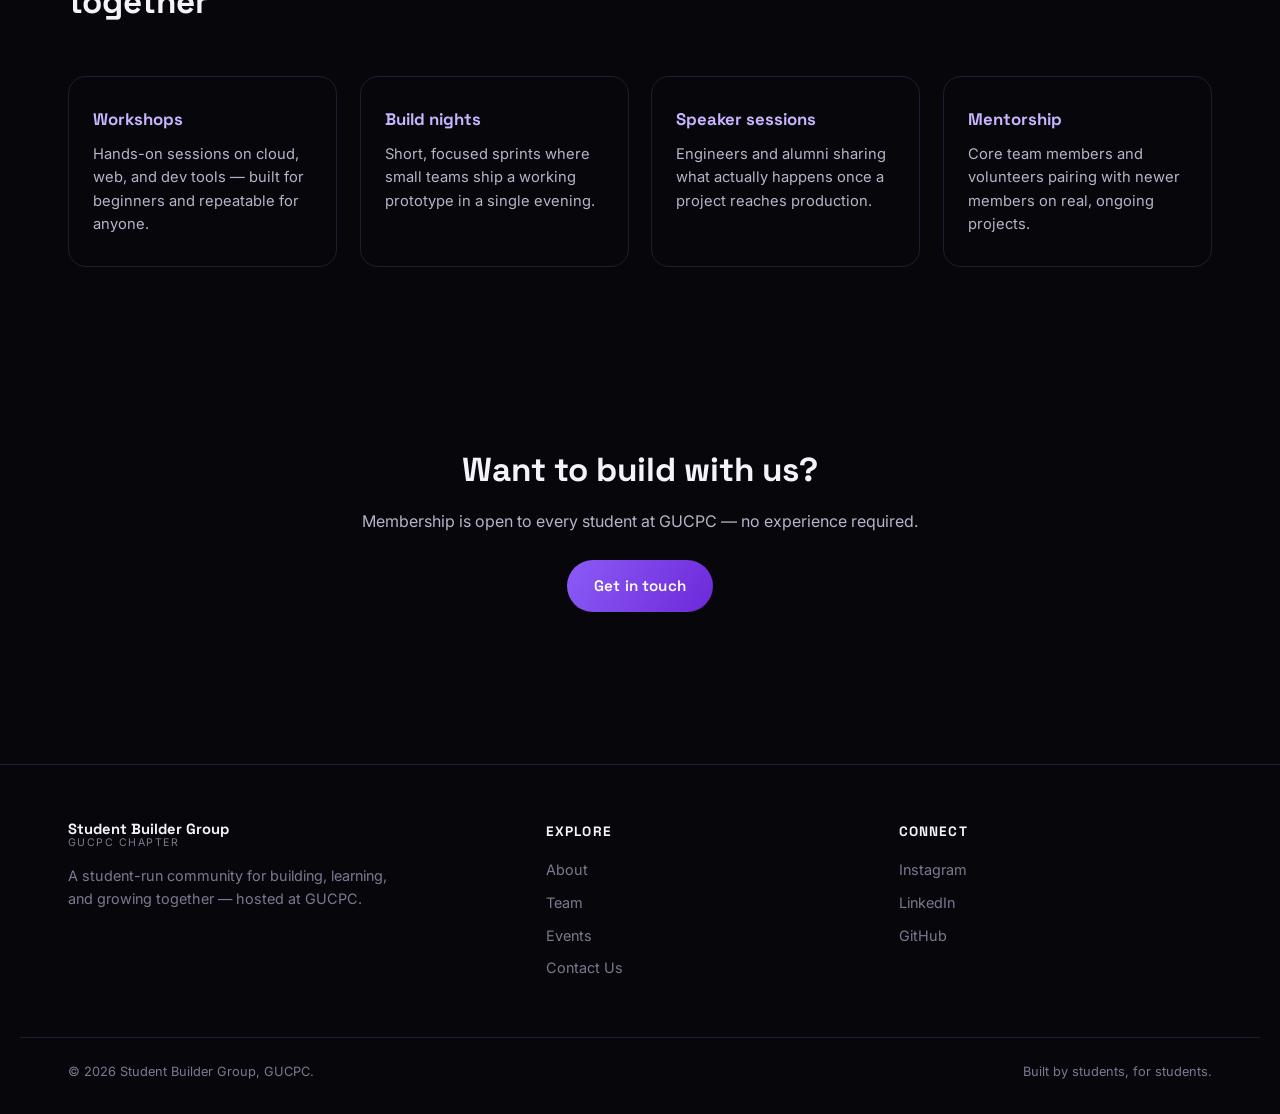
==== commit d534010d: "about cpclogo adjustment" ====
--- a/Student-Builder-Group-GUCPC/about.html
+++ b/Student-Builder-Group-GUCPC/about.html
@@ -87,9 +87,7 @@
         </div>
         <div class="story-media reveal">
           <div class="photo-placeholder">
-            <div>
               <img src=".\assets\aboutcpc.jpeg" alt="CPCphoto">
-            </div>
           </div>
         </div>
       </div>
--- a/Student-Builder-Group-GUCPC/css/style.css
+++ b/Student-Builder-Group-GUCPC/css/style.css
@@ -232,15 +232,23 @@
   justify-content: center;
   width: 100%;
   height: 100%;
-  min-height: 160px;
+  min-height: 100px;
+  overflow: hidden;
   border: 1px dashed var(--border-hair-strong);
   border-radius: inherit;
-  background: repeating-linear-gradient(135deg, rgba(167,139,250,0.05) 0 10px, transparent 10px 20px);
-  color: var(--text-muted);
-  font-family: var(--font-display);
-  font-size: 0.75rem;
-  letter-spacing: 0.18em;
-  text-transform: uppercase;
+  background: repeating-linear-gradient(
+    135deg,
+    rgba(167,139,250,0.05) 0 10px,
+    transparent 10px 20px
+  );
+}
+
+.photo-placeholder img {
+  width: 100%;
+  height: 100%;
+  object-fit: cover;      /* Fill the container */
+  object-position: center;
+  display: block;
 }
 /* ============================================================
    Shared layout — nav, footer, dot-grid canvas, generic sections
@@ -783,8 +791,16 @@
   margin-bottom: 1rem;
 }
 .story-media .photo-placeholder {
-  aspect-ratio: 4 / 3;
-  border-radius: var(--radius-l);
+    aspect-ratio: 4 / 3;
+    border-radius: var(--radius-l);
+    overflow: hidden;
+}
+
+.story-media .photo-placeholder img {
+    width: 100%;
+    height: 100%;
+    display: block;
+    object-fit: cover;
 }
 
 @media (max-width: 820px) {
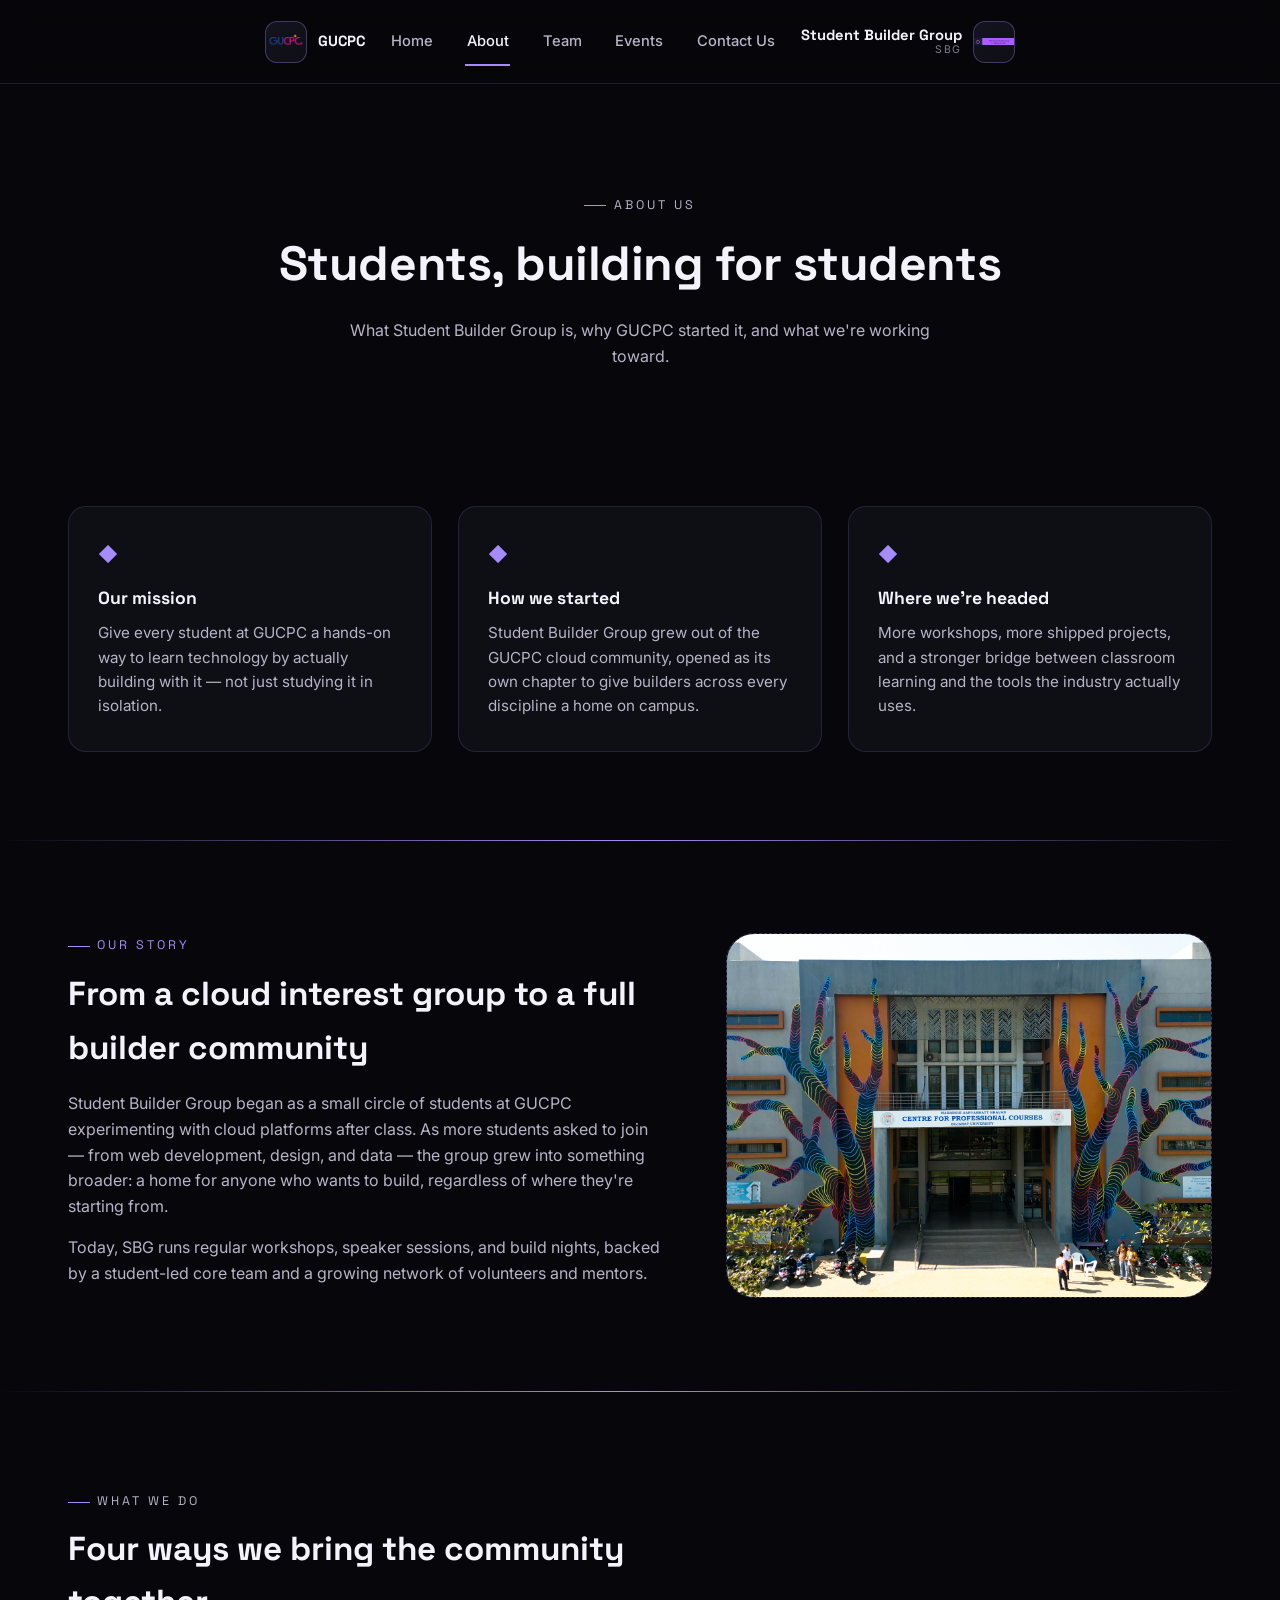
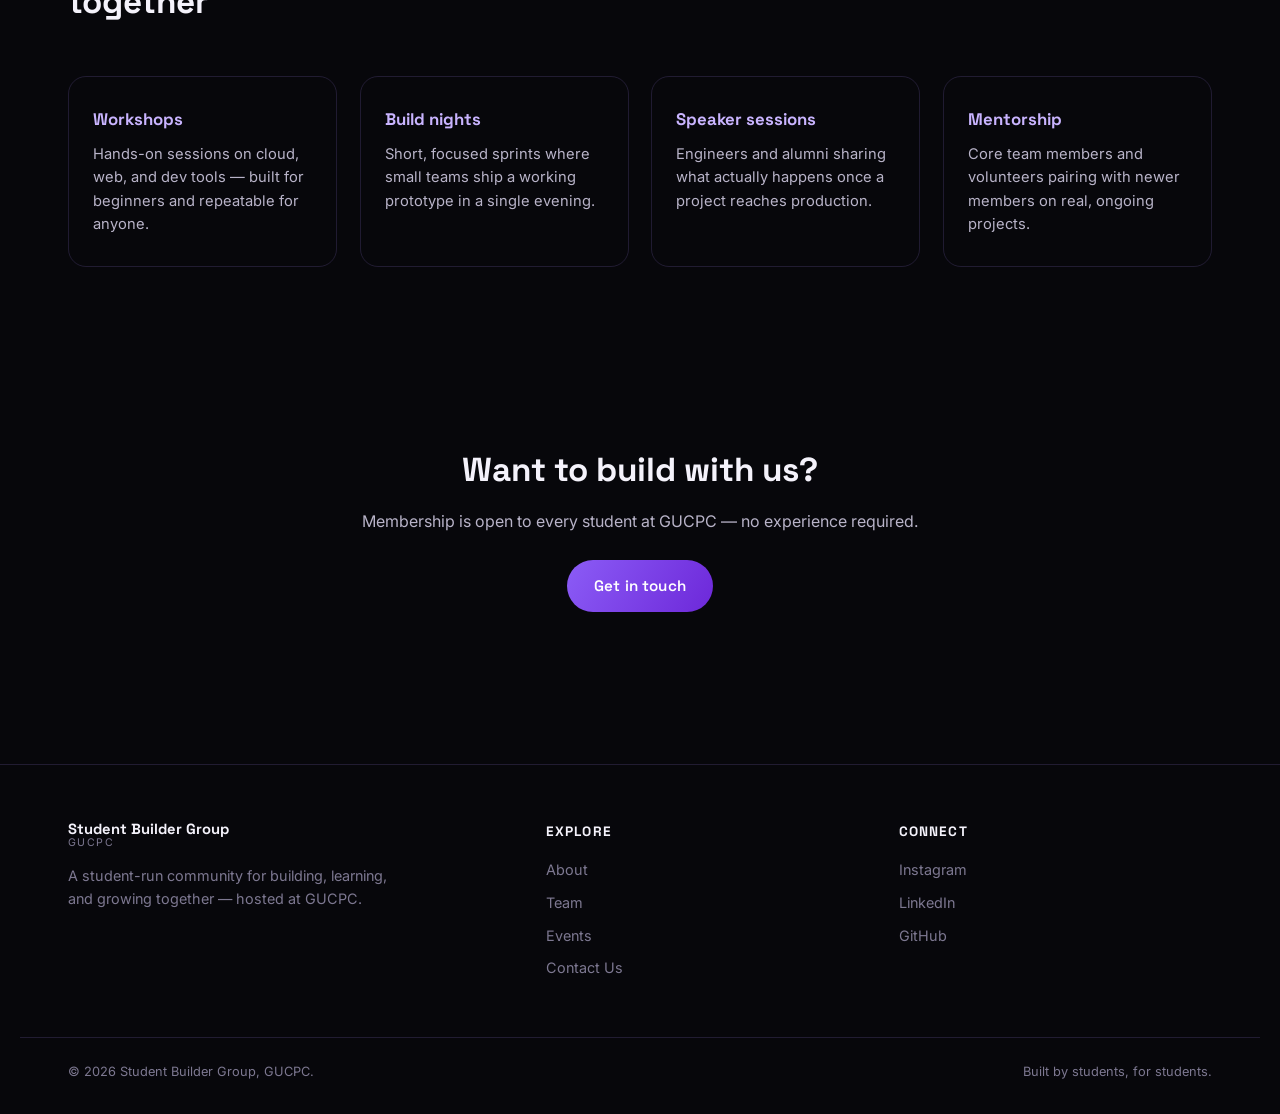
==== commit 842a1949: "event , chapter and campus adjustment" ====
--- a/Student-Builder-Group-GUCPC/about.html
+++ b/Student-Builder-Group-GUCPC/about.html
@@ -18,7 +18,7 @@
     <div class="container">
       <div class="nav-brand-left">
         <div class="logo-badge"><img src=".\assets\cpclogo.png" alt="cpclogo"></div>
-        <div class="logo-text"><strong>GUCPC</strong><span>Campus Chapter</span></div>
+        <div class="logo-text"><strong>GUCPC</strong></div>
       </div>
       <button class="nav-toggle" aria-label="Toggle navigation"><span></span><span></span><span></span></button>
       <nav class="nav-links">
@@ -136,7 +136,7 @@
   <footer class="site-footer">
     <div class="container footer-grid">
       <div class="footer-brand">
-        <div class="logo-text"><strong>Student Builder Group</strong><span>GUCPC Chapter</span></div>
+        <div class="logo-text"><strong>Student Builder Group</strong><span>GUCPC</span></div>
         <p>A student-run community for building, learning, and growing together — hosted at GUCPC.</p>
       </div>
       <div class="footer-col">
--- a/Student-Builder-Group-GUCPC/css/style.css
+++ b/Student-Builder-Group-GUCPC/css/style.css
@@ -644,10 +644,10 @@
   padding: 1rem 0 2.5rem;
 }
 .stats-grid {
-  display: grid;
-  grid-template-columns: repeat(4, 1fr);
-  gap: 1.5rem;
-  text-align: center;
+    display: grid;
+    grid-template-columns: repeat(auto-fit, minmax(220px, 280px));
+    justify-content: center;
+    gap: 1.5rem;
 }
 .stat {
   display: flex;
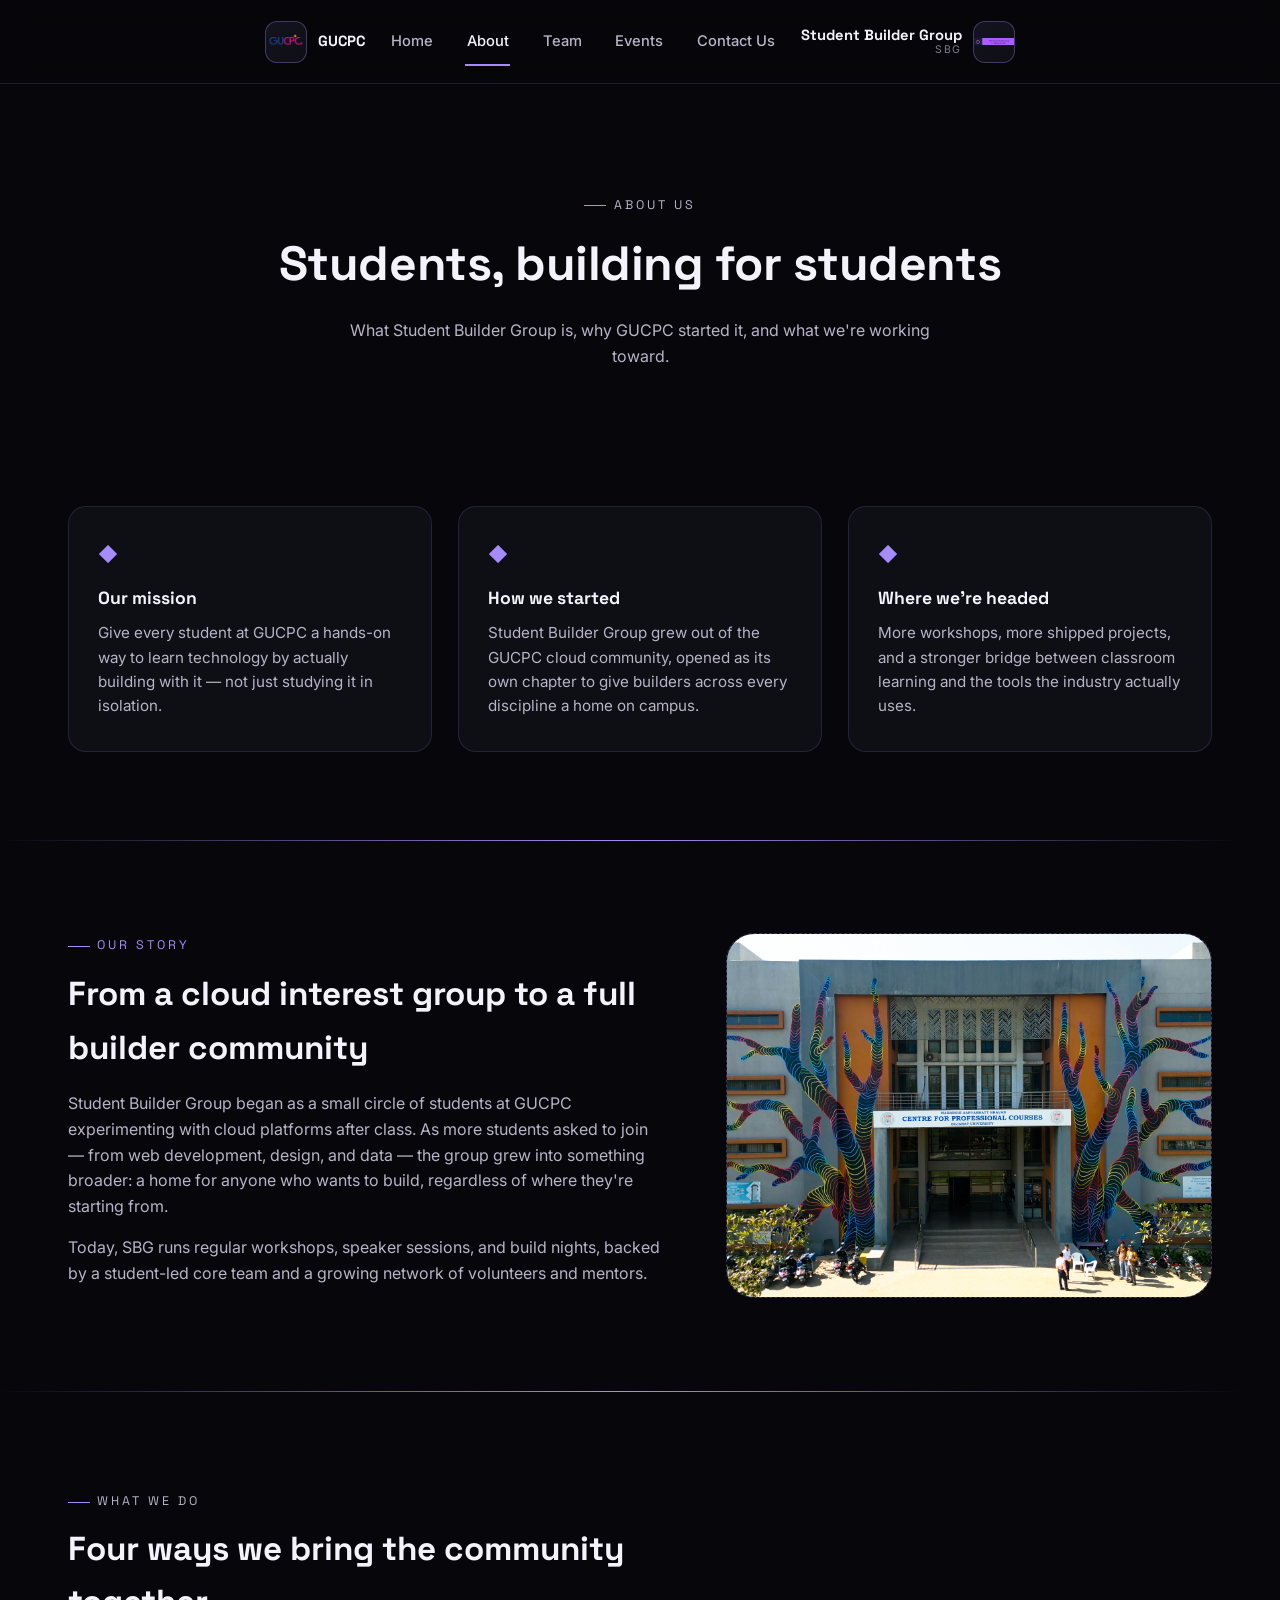
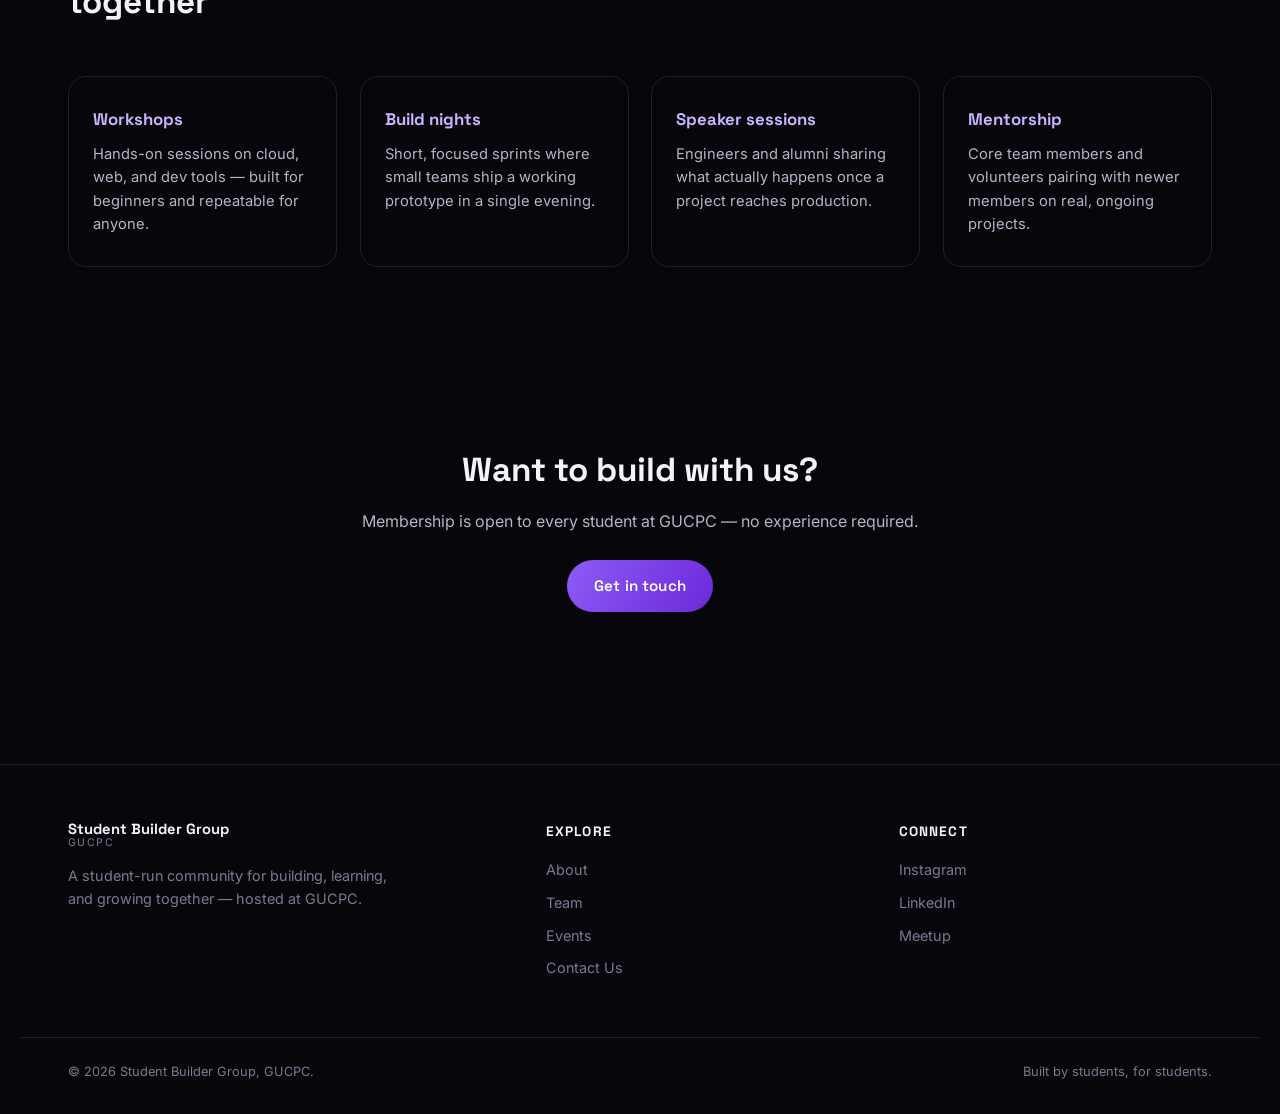
==== commit 5bcdeae0: "link adjustment" ====
--- a/Student-Builder-Group-GUCPC/about.html
+++ b/Student-Builder-Group-GUCPC/about.html
@@ -150,7 +150,7 @@
         <h4>Connect</h4>
         <a href="#">Instagram</a>
         <a href="#">LinkedIn</a>
-        <a href="#">GitHub</a>
+        <a href="#">Meetup</a>
       </div>
     </div>
     <div class="container footer-bottom">
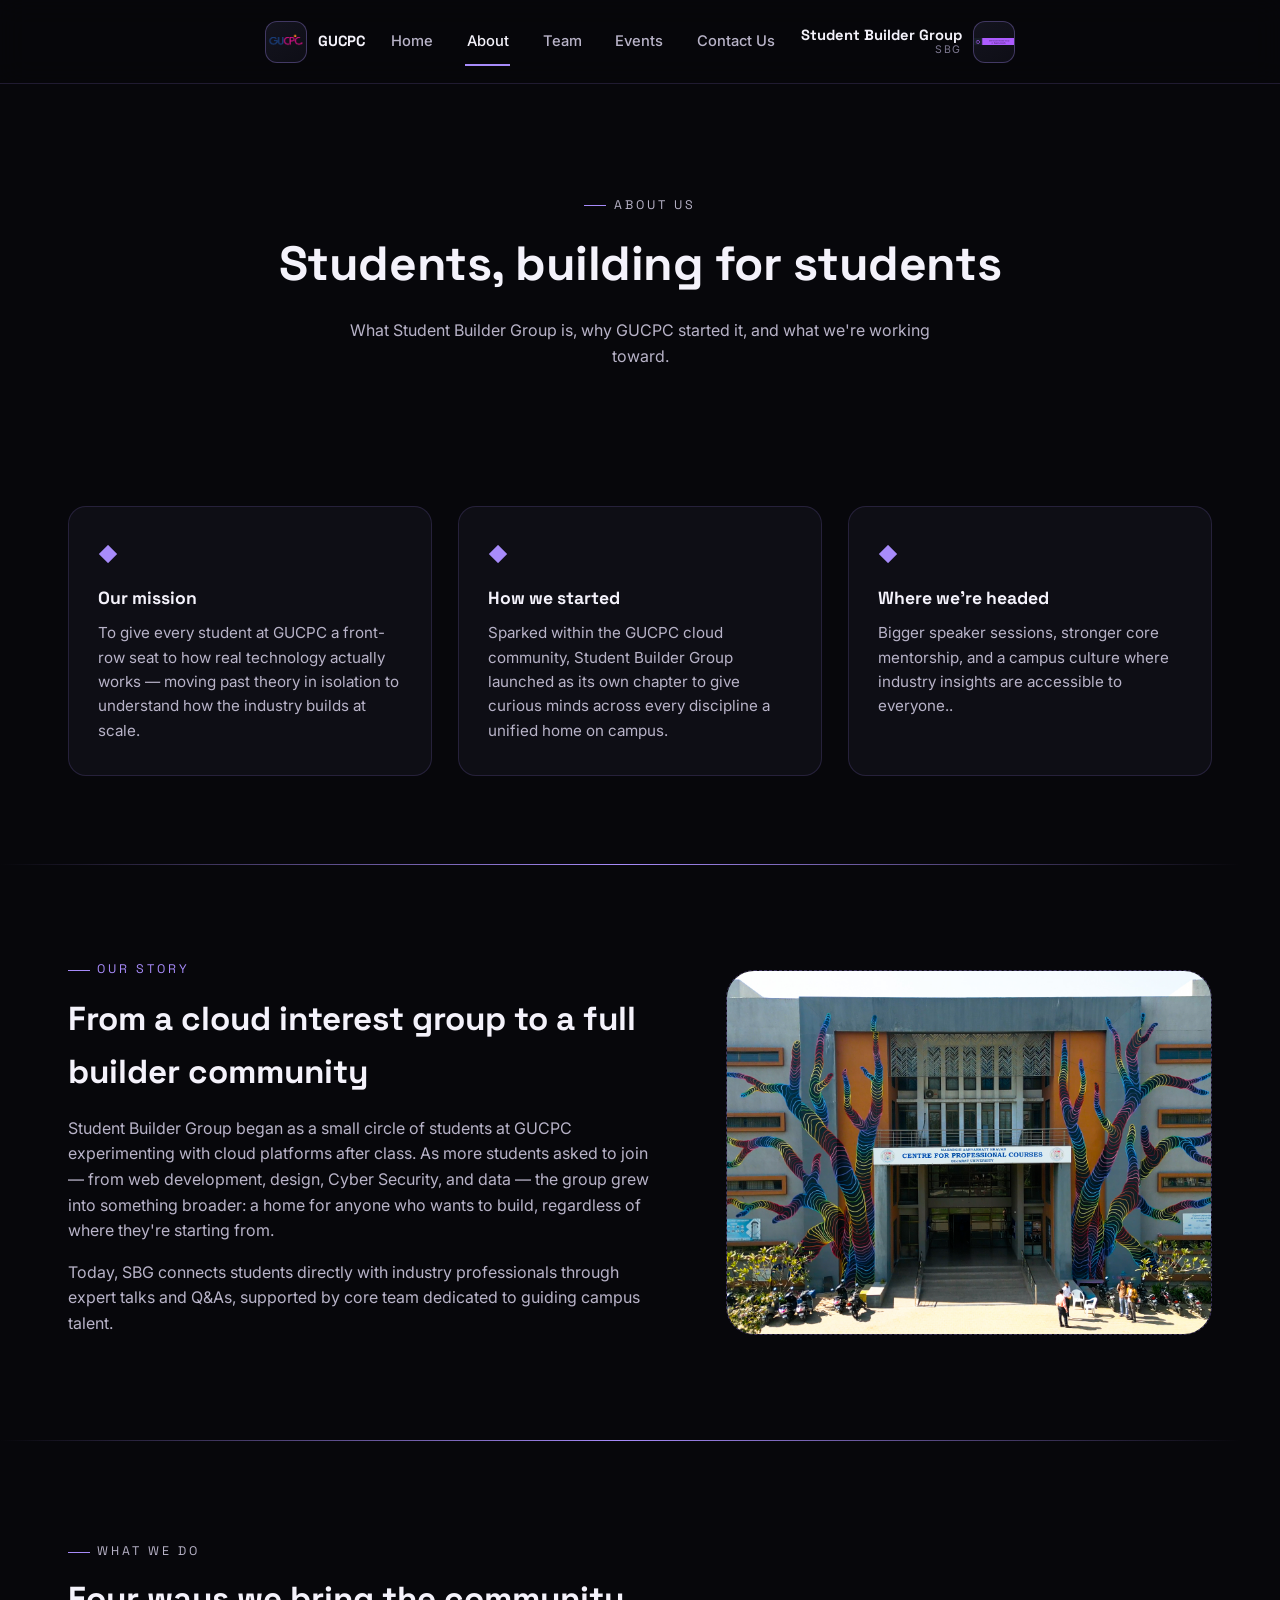
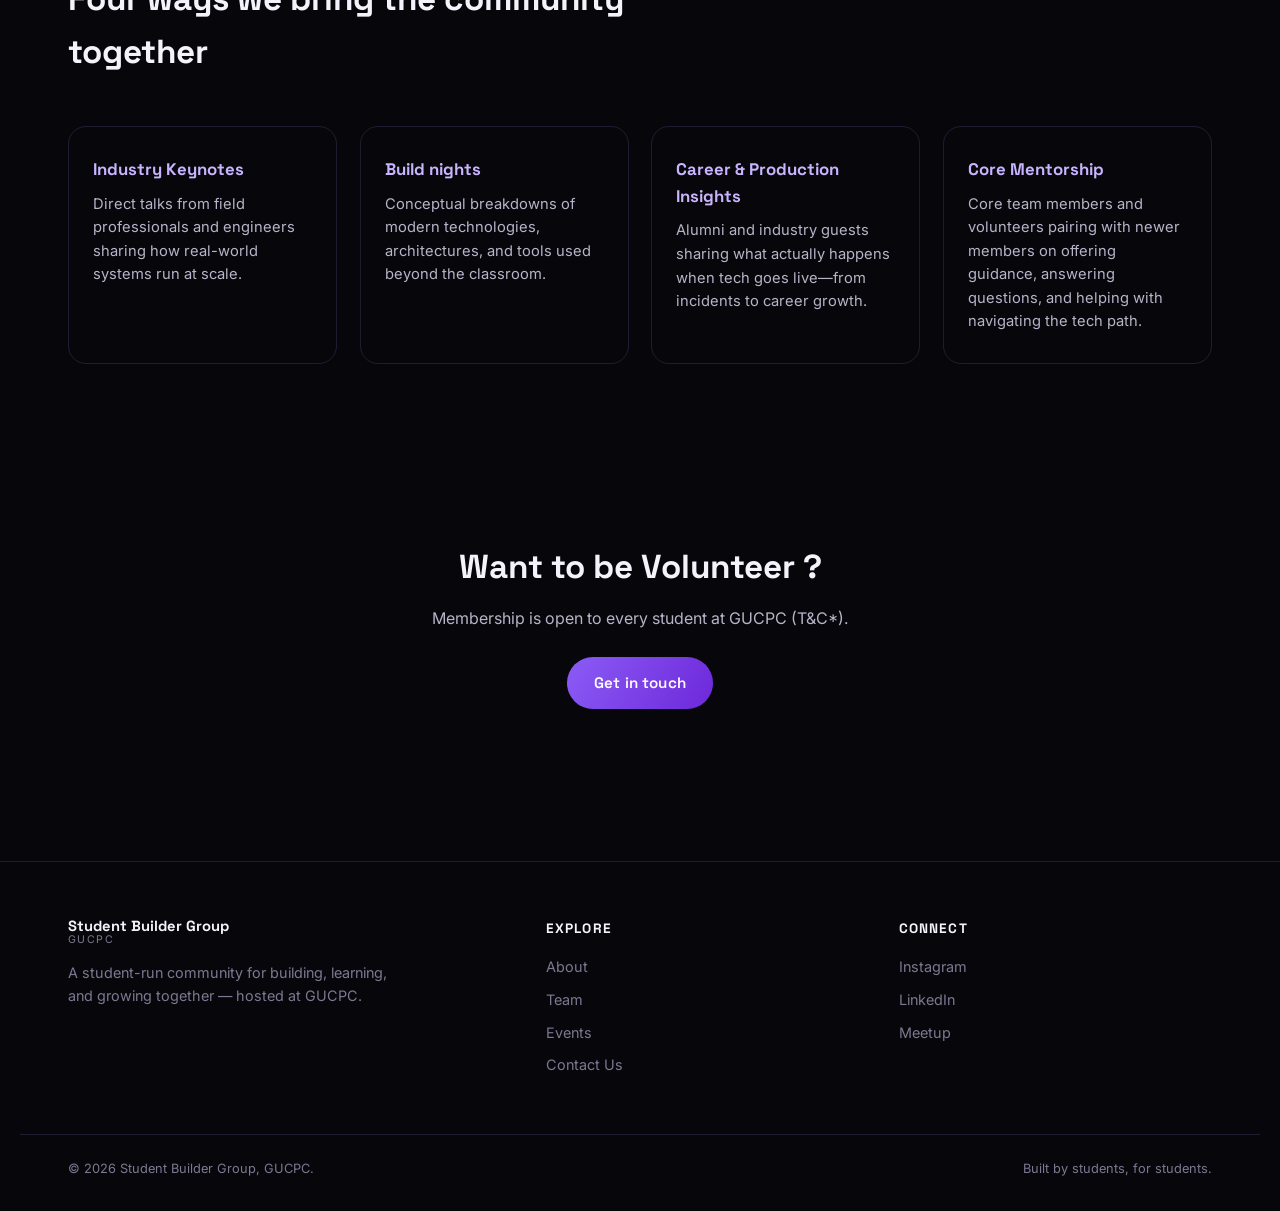
==== commit 0dbd9c32: "Update about.html" ====
--- a/Student-Builder-Group-GUCPC/about.html
+++ b/Student-Builder-Group-GUCPC/about.html
@@ -49,20 +49,19 @@
         <div class="mission-card reveal">
           <span class="mission-icon">◆</span>
           <h3>Our mission</h3>
-          <p>Give every student at GUCPC a hands-on way to learn technology by actually building
-            with it — not just studying it in isolation.</p>
+          <p>To give every student at GUCPC a front-row seat to how real technology actually
+             works — moving past theory in isolation to understand how the industry builds at scale.</p>
         </div>
         <div class="mission-card reveal">
           <span class="mission-icon">◆</span>
           <h3>How we started</h3>
-          <p>Student Builder Group grew out of the GUCPC cloud community, opened as its own chapter
-            to give builders across every discipline a home on campus.</p>
+          <p>Sparked within the GUCPC cloud community, Student Builder Group launched as its own
+             chapter to give curious minds across every discipline a unified home on campus.</p>
         </div>
         <div class="mission-card reveal">
           <span class="mission-icon">◆</span>
           <h3>Where we're headed</h3>
-          <p>More workshops, more shipped projects, and a stronger bridge between classroom
-            learning and the tools the industry actually uses.</p>
+          <p>Bigger speaker sessions, stronger core mentorship, and a campus culture where industry insights are accessible to everyone..</p>
         </div>
       </div>
     </section>
@@ -77,12 +76,12 @@
           <p class="story-text">
             Student Builder Group began as a small circle of students at GUCPC experimenting with
             cloud platforms after class. As more students asked to join — from web development,
-            design, and data — the group grew into something broader: a home for anyone who wants
+            design, Cyber Security, and data — the group grew into something broader: a home for anyone who wants
             to build, regardless of where they're starting from.
           </p>
           <p class="story-text">
-            Today, SBG runs regular workshops, speaker sessions, and build nights, backed by a
-            student-led core team and a growing network of volunteers and mentors.
+            Today, SBG connects students directly with industry professionals through expert talks
+            and Q&As, supported by core team dedicated to guiding campus talent.
           </p>
         </div>
         <div class="story-media reveal">
@@ -102,32 +101,28 @@
       </div>
       <div class="container do-grid">
         <div class="do-card reveal">
-          <h3>Workshops</h3>
-          <p>Hands-on sessions on cloud, web, and dev tools — built for beginners and repeatable
-            for anyone.</p>
+          <h3>Industry Keynotes</h3>
+          <p>Direct talks from field professionals and engineers sharing how real-world systems run at scale.</p>
         </div>
         <div class="do-card reveal">
           <h3>Build nights</h3>
-          <p>Short, focused sprints where small teams ship a working prototype in a single
-            evening.</p>
+          <p>Conceptual breakdowns of modern technologies, architectures, and tools used beyond the classroom.</p>
         </div>
         <div class="do-card reveal">
-          <h3>Speaker sessions</h3>
-          <p>Engineers and alumni sharing what actually happens once a project reaches
-            production.</p>
+          <h3>Career & Production Insights</h3>
+          <p>Alumni and industry guests sharing what actually happens when tech goes live—from incidents to career growth.</p>
         </div>
         <div class="do-card reveal">
-          <h3>Mentorship</h3>
-          <p>Core team members and volunteers pairing with newer members on real, ongoing
-            projects.</p>
+          <h3>Core Mentorship</h3>
+          <p>Core team members and volunteers pairing with newer members on offering guidance, answering questions, and helping with navigating the tech path.</p>
         </div>
       </div>
     </section>
 
     <section class="section cta-section reveal">
       <div class="container cta-inner">
-        <h2>Want to build with us?</h2>
-        <p>Membership is open to every student at GUCPC — no experience required.</p>
+        <h2>Want to be Volunteer ?</h2>
+        <p>Membership is open to every student at GUCPC (T&C*).</p>
         <a href="/contact" class="btn btn-primary">Get in touch</a>
       </div>
     </section>
@@ -162,4 +157,4 @@
   <script src="js/main.js"></script>
 </body>
 
-</html>+</html>
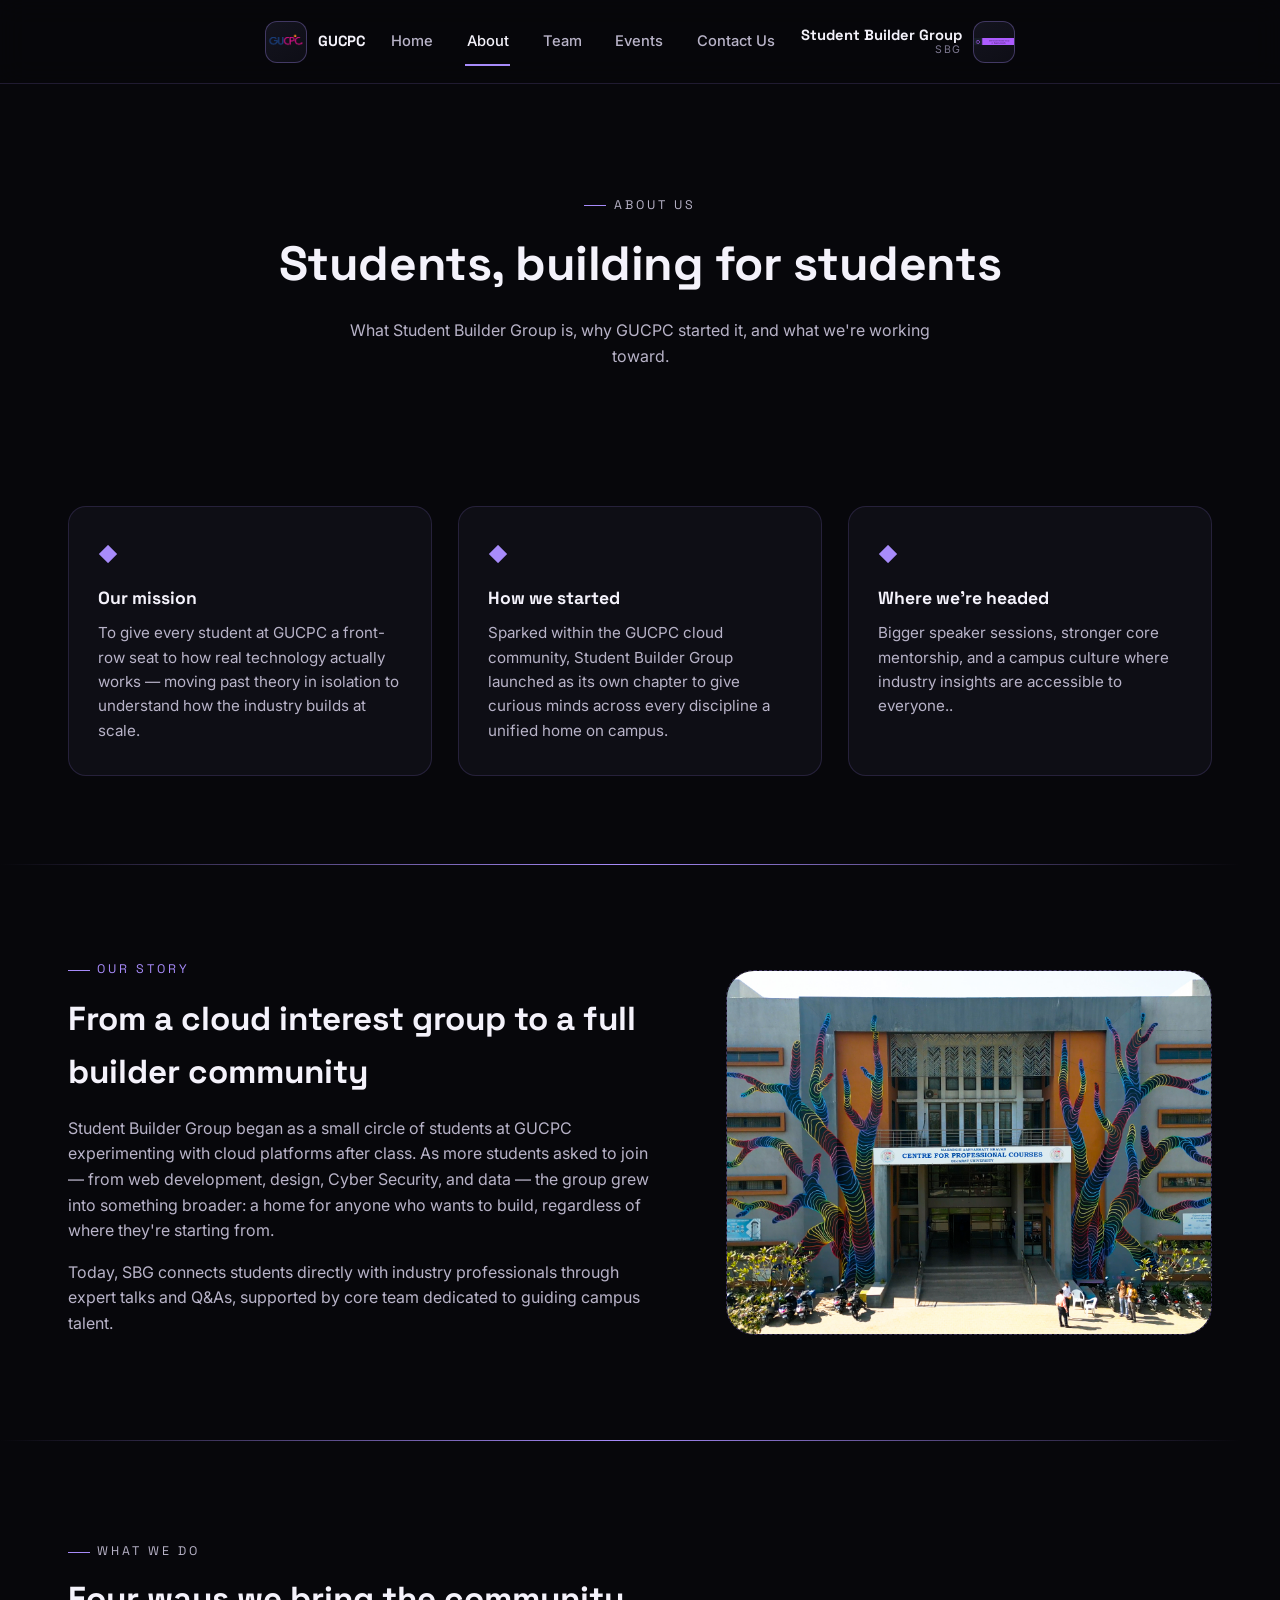
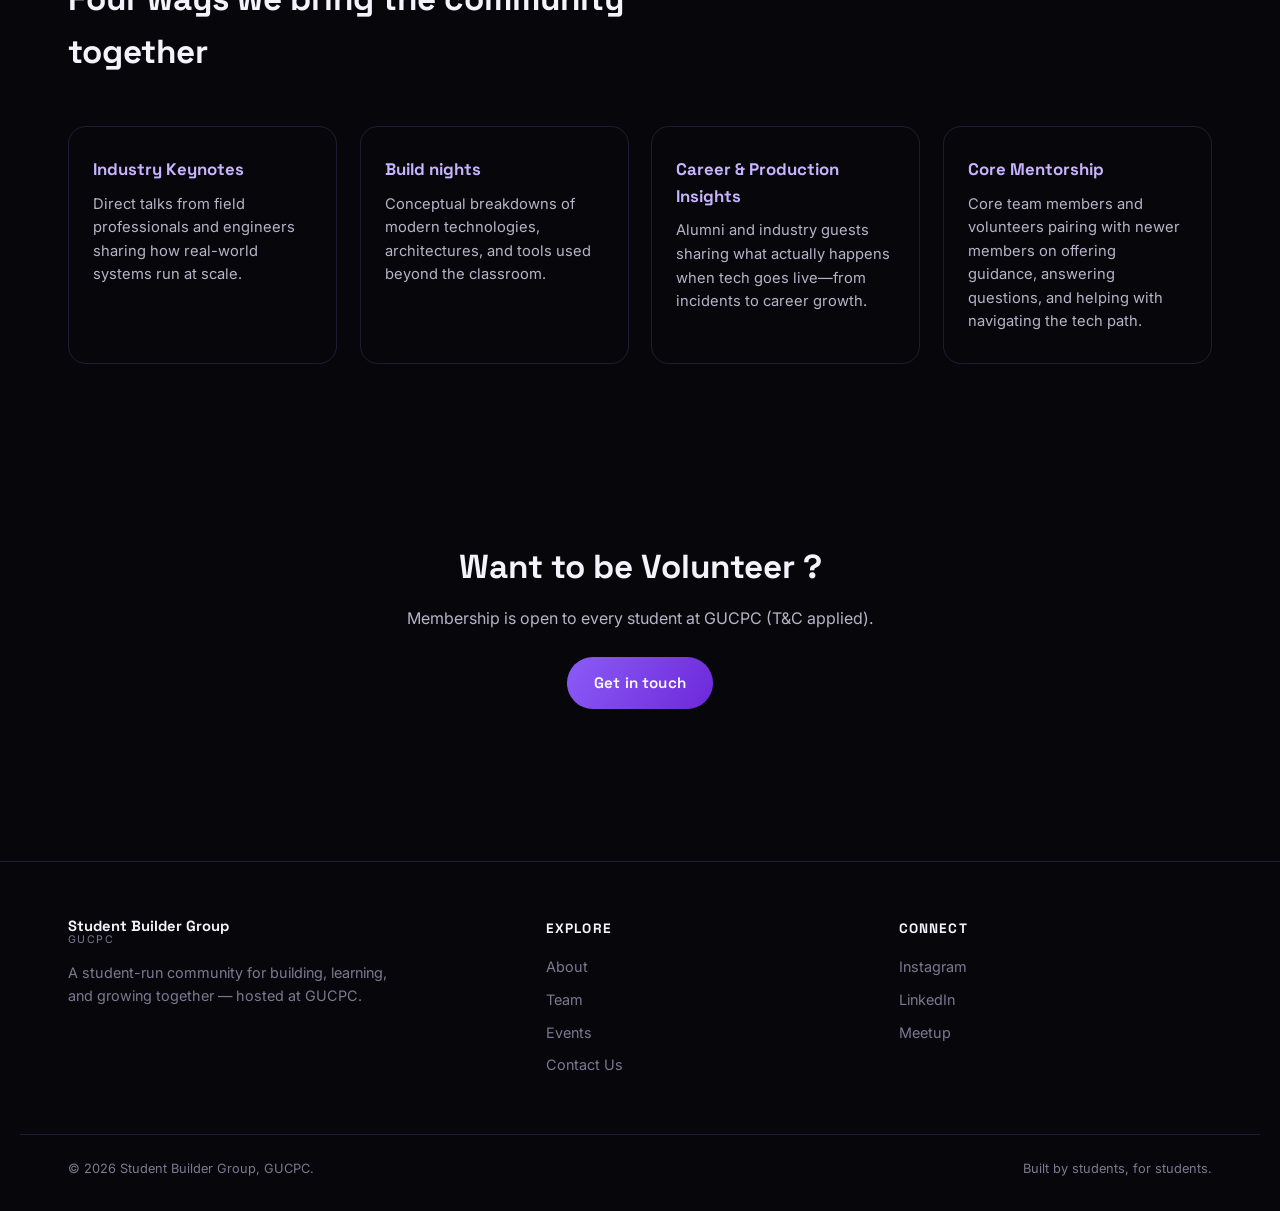
==== commit bca84d2d: "Update membership terms wording in about.html" ====
--- a/Student-Builder-Group-GUCPC/about.html
+++ b/Student-Builder-Group-GUCPC/about.html
@@ -122,7 +122,7 @@
     <section class="section cta-section reveal">
       <div class="container cta-inner">
         <h2>Want to be Volunteer ?</h2>
-        <p>Membership is open to every student at GUCPC (T&C*).</p>
+        <p>Membership is open to every student at GUCPC (T&C applied).</p>
         <a href="/contact" class="btn btn-primary">Get in touch</a>
       </div>
     </section>
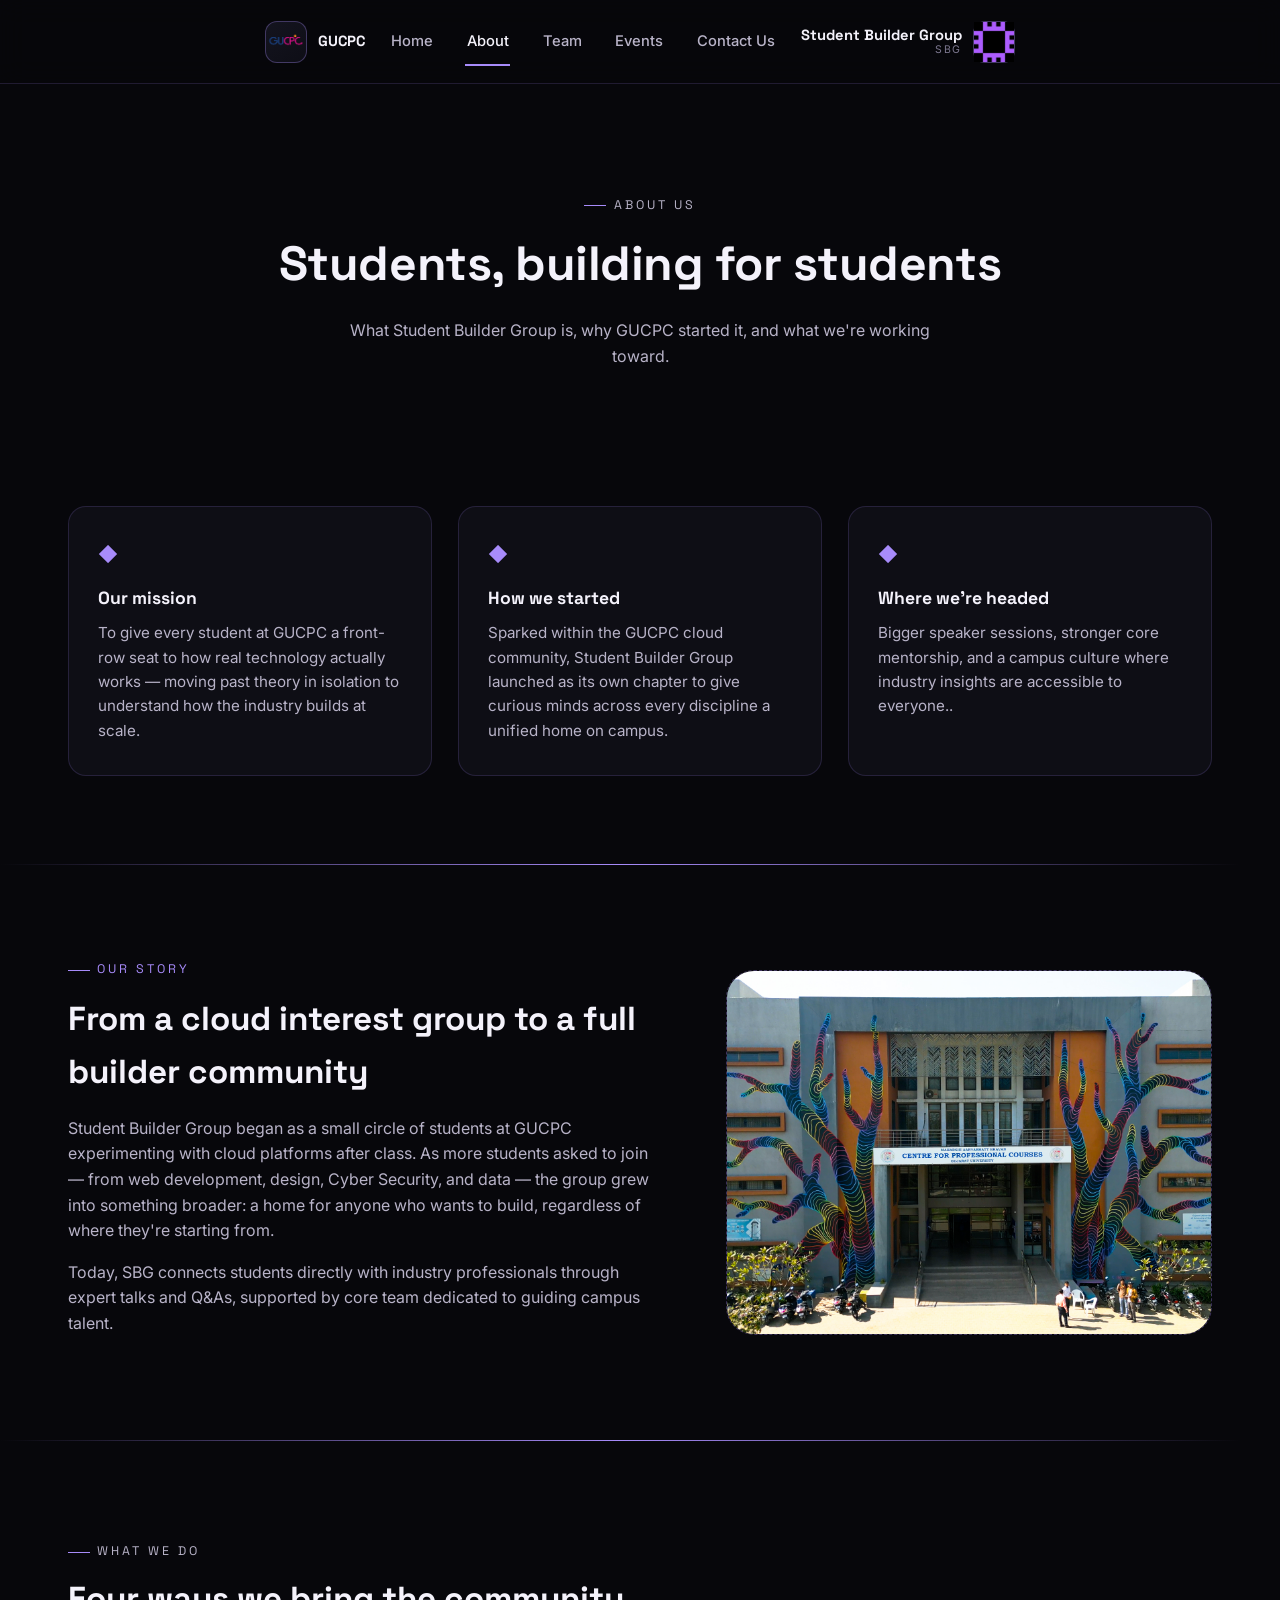
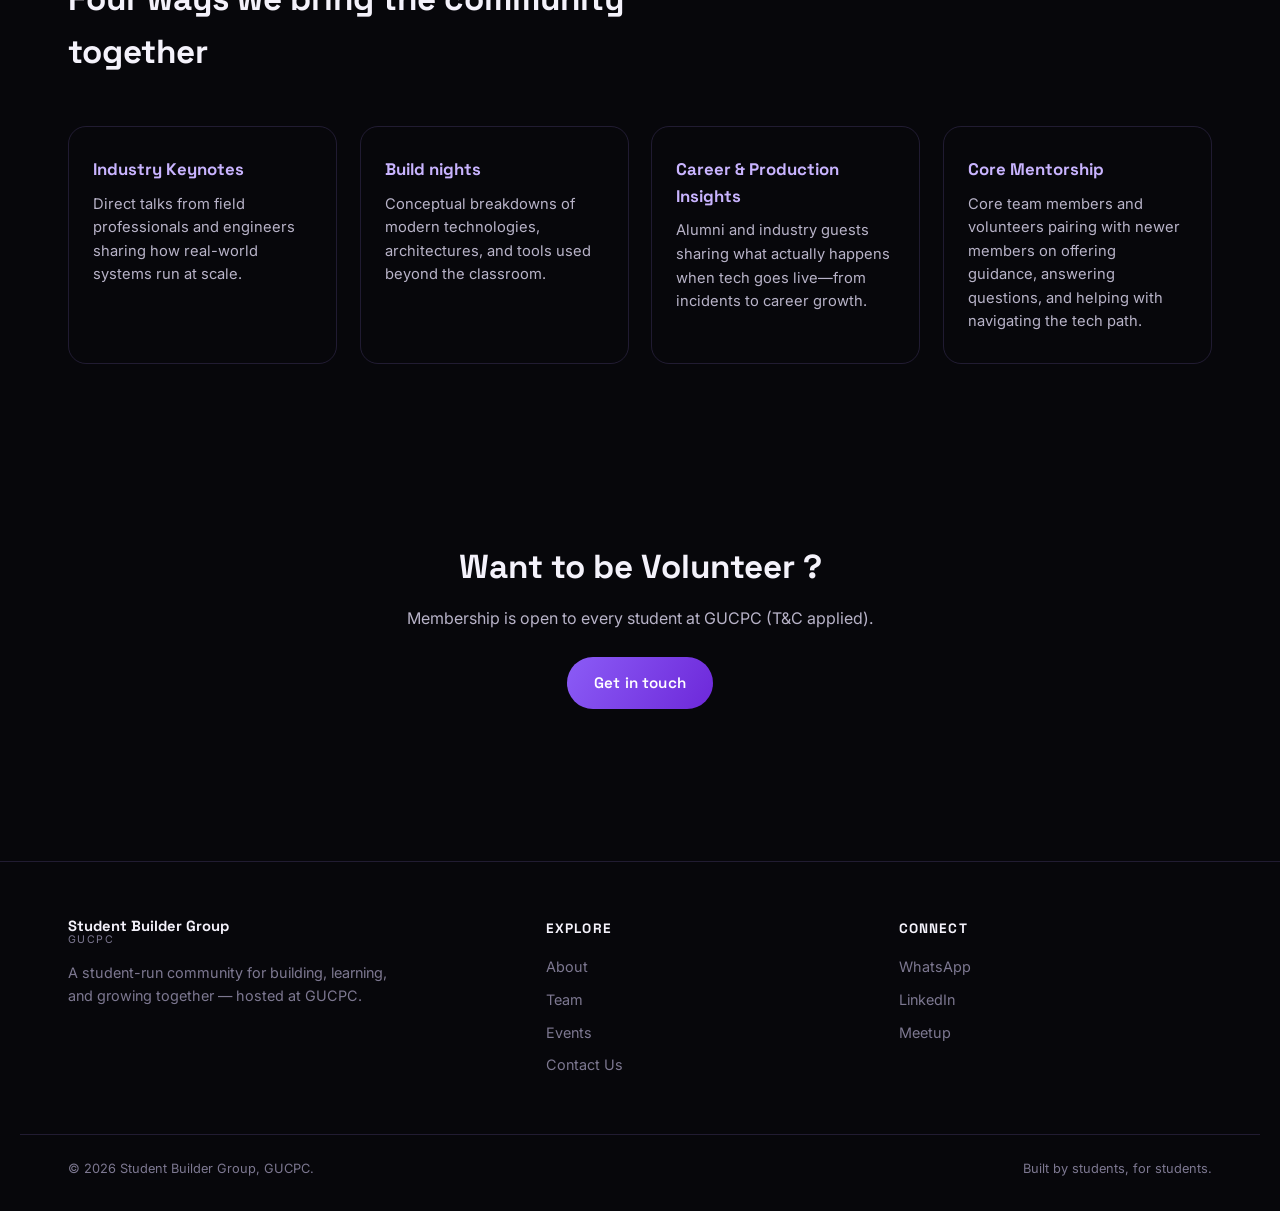
==== commit e881d60a: "adjustments" ====
--- a/Student-Builder-Group-GUCPC/about.html
+++ b/Student-Builder-Group-GUCPC/about.html
@@ -17,7 +17,7 @@
   <header class="nav">
     <div class="container">
       <div class="nav-brand-left">
-        <div class="logo-badge"><img src=".\assets\cpclogo.png" alt="cpclogo"></div>
+        <div class="logo-badge"><a href="https://gucpc.in/"><img src=".\assets\cpclogo.png" alt="cpclogo"></a></div>
         <div class="logo-text"><strong>GUCPC</strong></div>
       </div>
       <button class="nav-toggle" aria-label="Toggle navigation"><span></span><span></span><span></span></button>
@@ -30,7 +30,7 @@
       </nav>
       <div class="nav-brand-right">
         <div class="logo-text"><strong>Student Builder Group</strong><span>SBG</span></div>
-        <div class="logo-badge"><img src=".\assets\SBGlogo.png" alt="SBGlogo"></div>
+        <div class="logo-badge"><a href="https://www.linkedin.com/company/aws-sbg-at-gujarat-university/posts/?feedView=all"><img src=".\assets\SBGlogo.jpg" alt="SBGlogo"></a></div>
       </div>
     </div>
   </header>
@@ -143,9 +143,9 @@
       </div>
       <div class="footer-col">
         <h4>Connect</h4>
-        <a href="#">Instagram</a>
-        <a href="#">LinkedIn</a>
-        <a href="#">Meetup</a>
+        <a href="#">WhatsApp</a>
+        <a href="https://www.linkedin.com/company/aws-sbg-at-gujarat-university/posts/?feedView=all">LinkedIn</a>
+        <a href="https://www.meetup.com/aws-sbg-at-gujarat-university/?eventOrigin=home_groups_you_are_in">Meetup</a>
       </div>
     </div>
     <div class="container footer-bottom">
--- a/Student-Builder-Group-GUCPC/css/style.css
+++ b/Student-Builder-Group-GUCPC/css/style.css
@@ -965,6 +965,85 @@
 @media (max-width: 480px) {
   .team-grid { grid-template-columns: 1fr; }
 }
+
+/* ---------- Leader / Core Team / Volunteers sizing tiers ----------
+   Add these modifier classes to the .team-grid wrapping each block:
+   - .leader-row      → single leader card, centered, largest
+   - .core-row        → 3 across, slightly smaller than the leader
+   - .volunteer-row   → 4 across, smaller than core but only a bit
+   ------------------------------------------------------------------ */
+
+/* LEADER: one centered card, normal size — just a modest step up from core */
+.team-grid.leader-row {
+  grid-template-columns: minmax(0, 300px);
+  justify-content: center;
+}
+.team-grid.leader-row .team-card {
+  padding: 1.7rem;
+}
+.team-grid.leader-row .team-card .photo-placeholder {
+  aspect-ratio: 1 / 1;
+  margin-bottom: 1rem;
+}
+.team-grid.leader-row .team-card h3 {
+  font-size: 1.15rem;
+}
+.team-grid.leader-row .team-card .role {
+  font-size: 0.86rem;
+}
+.team-grid.leader-row .team-card .bio {
+  font-size: 0.9rem;
+  -webkit-line-clamp: 4;
+}
+
+/* CORE TEAM: exactly 3 per row, fixed width so it's reliably smaller than the leader */
+.team-grid.core-row {
+  grid-template-columns: repeat(3, minmax(0, 250px));
+  justify-content: center;
+}
+.team-grid.core-row .team-card {
+  padding: 1.4rem;
+}
+.team-grid.core-row .team-card h3 {
+  font-size: 1rem;
+}
+.team-grid.core-row .team-card .bio {
+  font-size: 0.85rem;
+}
+
+/* VOLUNTEERS: 4 per row, fixed width, a bit smaller again than core */
+.team-grid.volunteer-row {
+  grid-template-columns: repeat(4, minmax(0, 210px));
+  justify-content: center;
+}
+.team-grid.volunteer-row .team-card {
+  padding: 1.15rem;
+}
+.team-grid.volunteer-row .team-card h3 {
+  font-size: 0.92rem;
+}
+.team-grid.volunteer-row .team-card .role {
+  font-size: 0.75rem;
+}
+.team-grid.volunteer-row .team-card .bio {
+  font-size: 0.8rem;
+  -webkit-line-clamp: 3;
+}
+
+@media (max-width: 980px) {
+  .team-grid.core-row { grid-template-columns: repeat(2, minmax(0, 250px)); }
+  .team-grid.volunteer-row { grid-template-columns: repeat(3, minmax(0, 210px)); }
+}
+@media (max-width: 700px) {
+  .team-grid.volunteer-row { grid-template-columns: repeat(2, minmax(0, 210px)); }
+}
+@media (max-width: 480px) {
+  .team-grid.leader-row,
+  .team-grid.core-row,
+  .team-grid.volunteer-row {
+    grid-template-columns: minmax(0, 1fr);
+  }
+}
 /* ============================================================
    Events page — card grid + expand-in-place modal
    ============================================================ */
@@ -982,9 +1061,11 @@
   .events-grid { grid-template-columns: 1fr; }
 }
 
-/* Card — spacious, medium size, fully clickable */
+/* Card — medium size, fully clickable */
 .event-card {
   display: block;
+  max-width: 380px;
+  margin-inline: auto;
   border: 1px solid var(--border-hair);
   border-radius: var(--radius-m);
   background: var(--bg-glass);
@@ -1001,7 +1082,7 @@
 
 .event-card-media {
   position: relative;
-  aspect-ratio: 16 / 10;
+  aspect-ratio: 16 / 9;
 }
 .event-card-media .photo-placeholder {
   border-radius: 0;
@@ -1032,20 +1113,20 @@
 }
 
 .event-card-body {
-  padding: 1.6rem 1.6rem 1.8rem;
+  padding: 1.3rem 1.3rem 1.5rem;
 }
 .event-card-body .tag {
-  margin-bottom: 0.9rem;
+  margin-bottom: 0.8rem;
 }
 .event-card-body h3 {
   font-family: var(--font-display);
-  font-size: 1.15rem;
-  margin-bottom: 0.6rem;
+  font-size: 1.05rem;
+  margin-bottom: 0.5rem;
   line-height: 1.3;
 }
 .event-card-body p {
   color: var(--text-secondary);
-  font-size: 0.92rem;
+  font-size: 0.88rem;
 }
 
 .fetch-error {
@@ -1244,9 +1325,15 @@
   gap: 1.2rem;
 }
 .info-card {
-  padding: 1.6rem;
+  flex: 1;
+  display: flex;
+  flex-direction: column;
+  justify-content: center;
+  gap: 0.5rem;
+  padding: 1.6rem 1.7rem;
   border: 1px solid var(--border-hair);
   border-radius: var(--radius-m);
+  background: var(--bg-glass);
   transition: border-color var(--dur-fast), transform var(--dur-fast);
 }
 .info-card:hover {
@@ -1255,13 +1342,15 @@
 }
 .info-card h3 {
   font-family: var(--font-display);
-  font-size: 0.95rem;
+  font-size: 0.72rem;
+  letter-spacing: 0.1em;
+  text-transform: uppercase;
   color: var(--violet-300);
-  margin-bottom: 0.5rem;
 }
 .info-card p {
   color: var(--text-secondary);
-  font-size: 0.9rem;
+  font-size: 0.92rem;
+  line-height: 1.55;
 }
 .social-row {
   display: flex;
@@ -1281,6 +1370,113 @@
 
 @media (max-width: 860px) {
   .contact-grid { grid-template-columns: 1fr; }
+}
+
+/* ---------- WhatsApp community CTA ---------- */
+.whatsapp-card {
+  display: flex;
+  align-items: center;
+  justify-content: space-between;
+  gap: 2rem;
+  padding: clamp(1.8rem, 4vw, 2.6rem);
+  border-radius: var(--radius-l);
+  background: #161616;
+  border: 1px solid var(--border-hair);
+}
+.whatsapp-card-text h2 {
+  font-family: var(--font-display);
+  font-size: var(--fs-h2);
+  margin-bottom: 0.8rem;
+}
+.whatsapp-card-text p {
+  color: var(--text-secondary);
+  max-width: 480px;
+  margin-bottom: 1.4rem;
+}
+.btn-whatsapp {
+  background: #e50000;
+  color: #fff;
+}
+.btn-whatsapp:hover {
+  transform: translateY(-2px);
+  background: #cc0000;
+}
+
+.whatsapp-card-qr {
+  flex-shrink: 0;
+  width: 190px;
+  height: 190px;
+  padding: 14px;
+  border-radius: 20px;
+  background: #25d366;
+}
+.whatsapp-card-qr img {
+  width: 100%;
+  height: 100%;
+  border-radius: 10px;
+  object-fit: contain;
+  background: #fff;
+  display: block;
+}
+
+@media (max-width: 700px) {
+  .whatsapp-card {
+    flex-direction: column;
+    text-align: center;
+  }
+  .whatsapp-card-text p {
+    margin-inline: auto;
+  }
+}
+
+/* ---------- Contact page: map on left, 3 equal-height boxes on right ---------- */
+.contact-stack {
+  max-width: 980px;
+  margin-inline: auto;
+  display: grid;
+  grid-template-columns: 1.3fr 1fr;
+  gap: 1.6rem;
+  align-items: stretch;
+}
+
+.contact-map-wrap {
+  width: 100%;
+  height: 100%;
+  min-height: 360px;
+  border-radius: var(--radius-l);
+  overflow: hidden;
+  border: 1px solid var(--border-hair-strong);
+  background: var(--bg-glass);
+}
+.contact-map-wrap iframe {
+  width: 100%;
+  height: 100%;
+  display: block;
+  border: 0;
+}
+
+.contact-info {
+  display: flex;
+  flex-direction: column;
+  gap: 1.2rem;
+  height: 100%;
+}
+
+@media (max-width: 760px) {
+  .contact-stack {
+    grid-template-columns: 1fr;
+  }
+  .contact-map-wrap {
+    height: 280px;
+    min-height: 0;
+  }
+  .contact-info {
+    flex-direction: row;
+    flex-wrap: wrap;
+  }
+  .contact-info .info-card {
+    flex: 1 1 220px;
+  }
 }
 
 /* ============================================================
